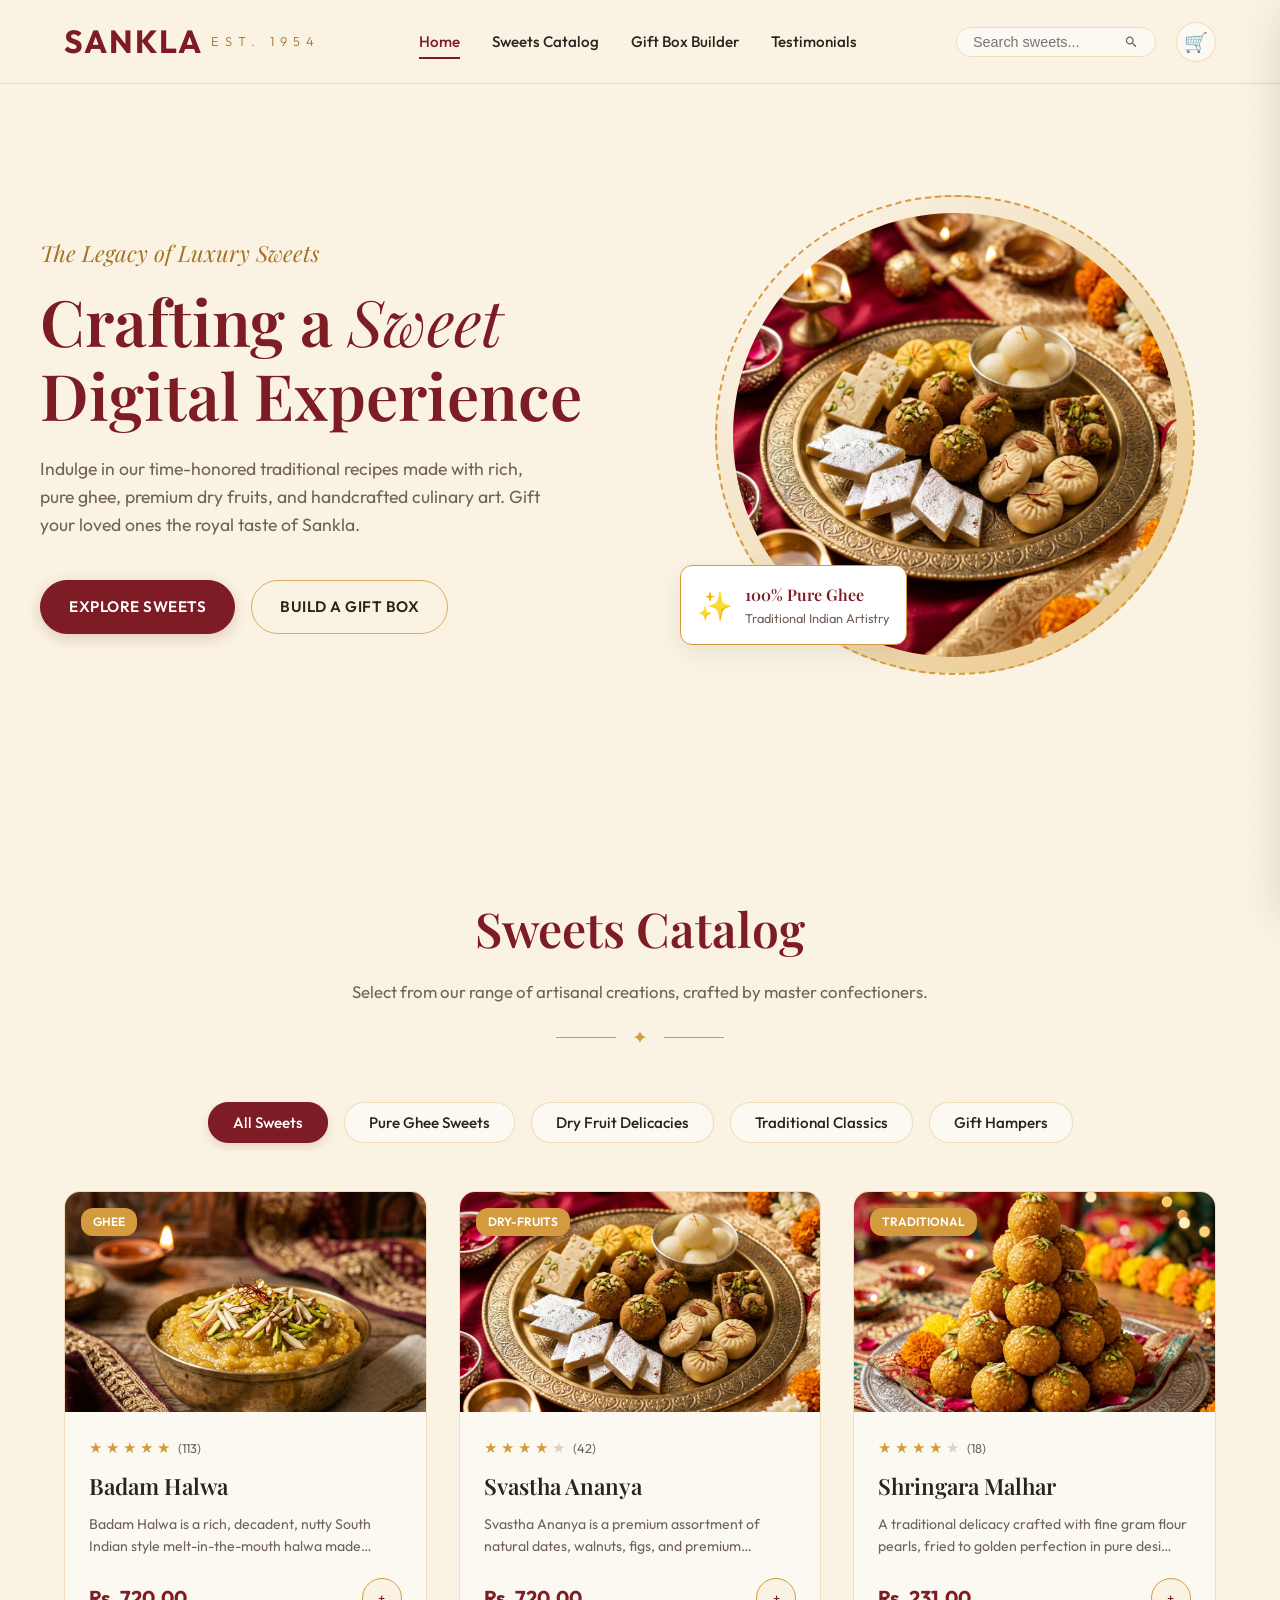
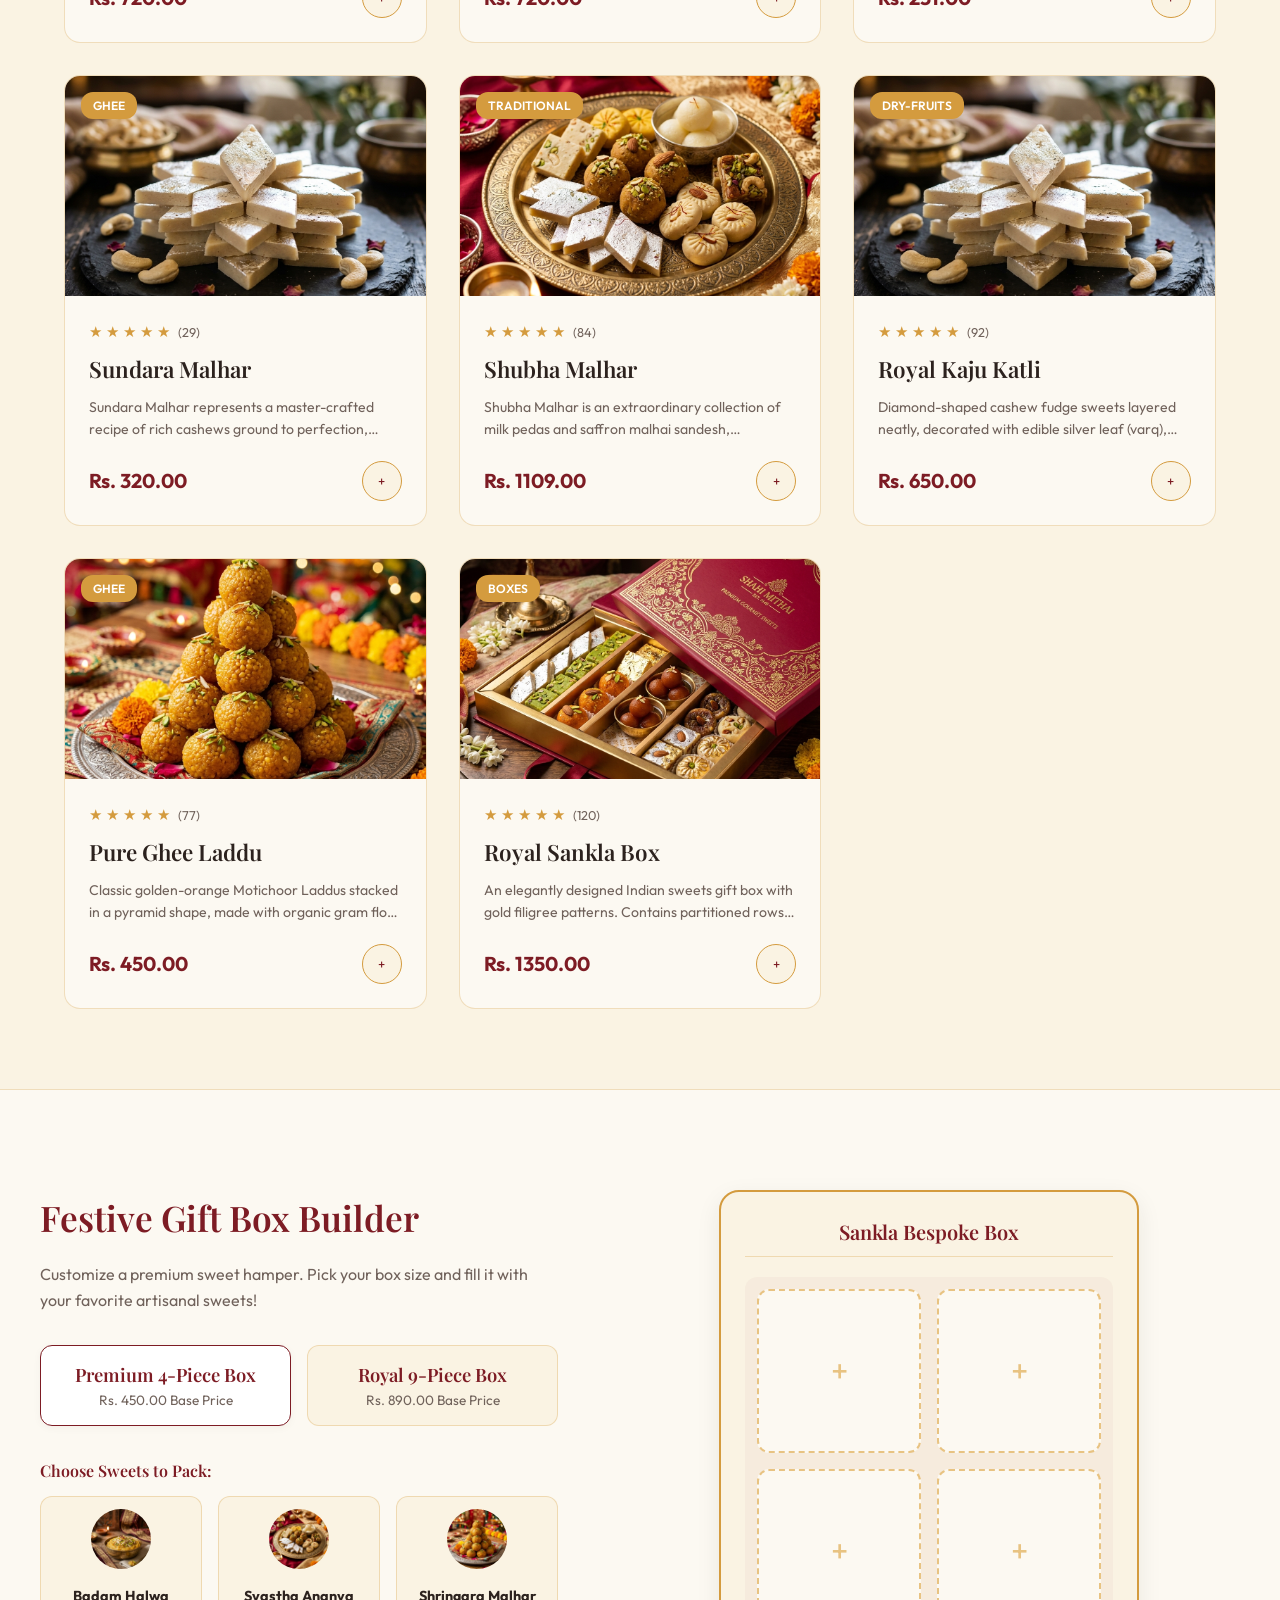
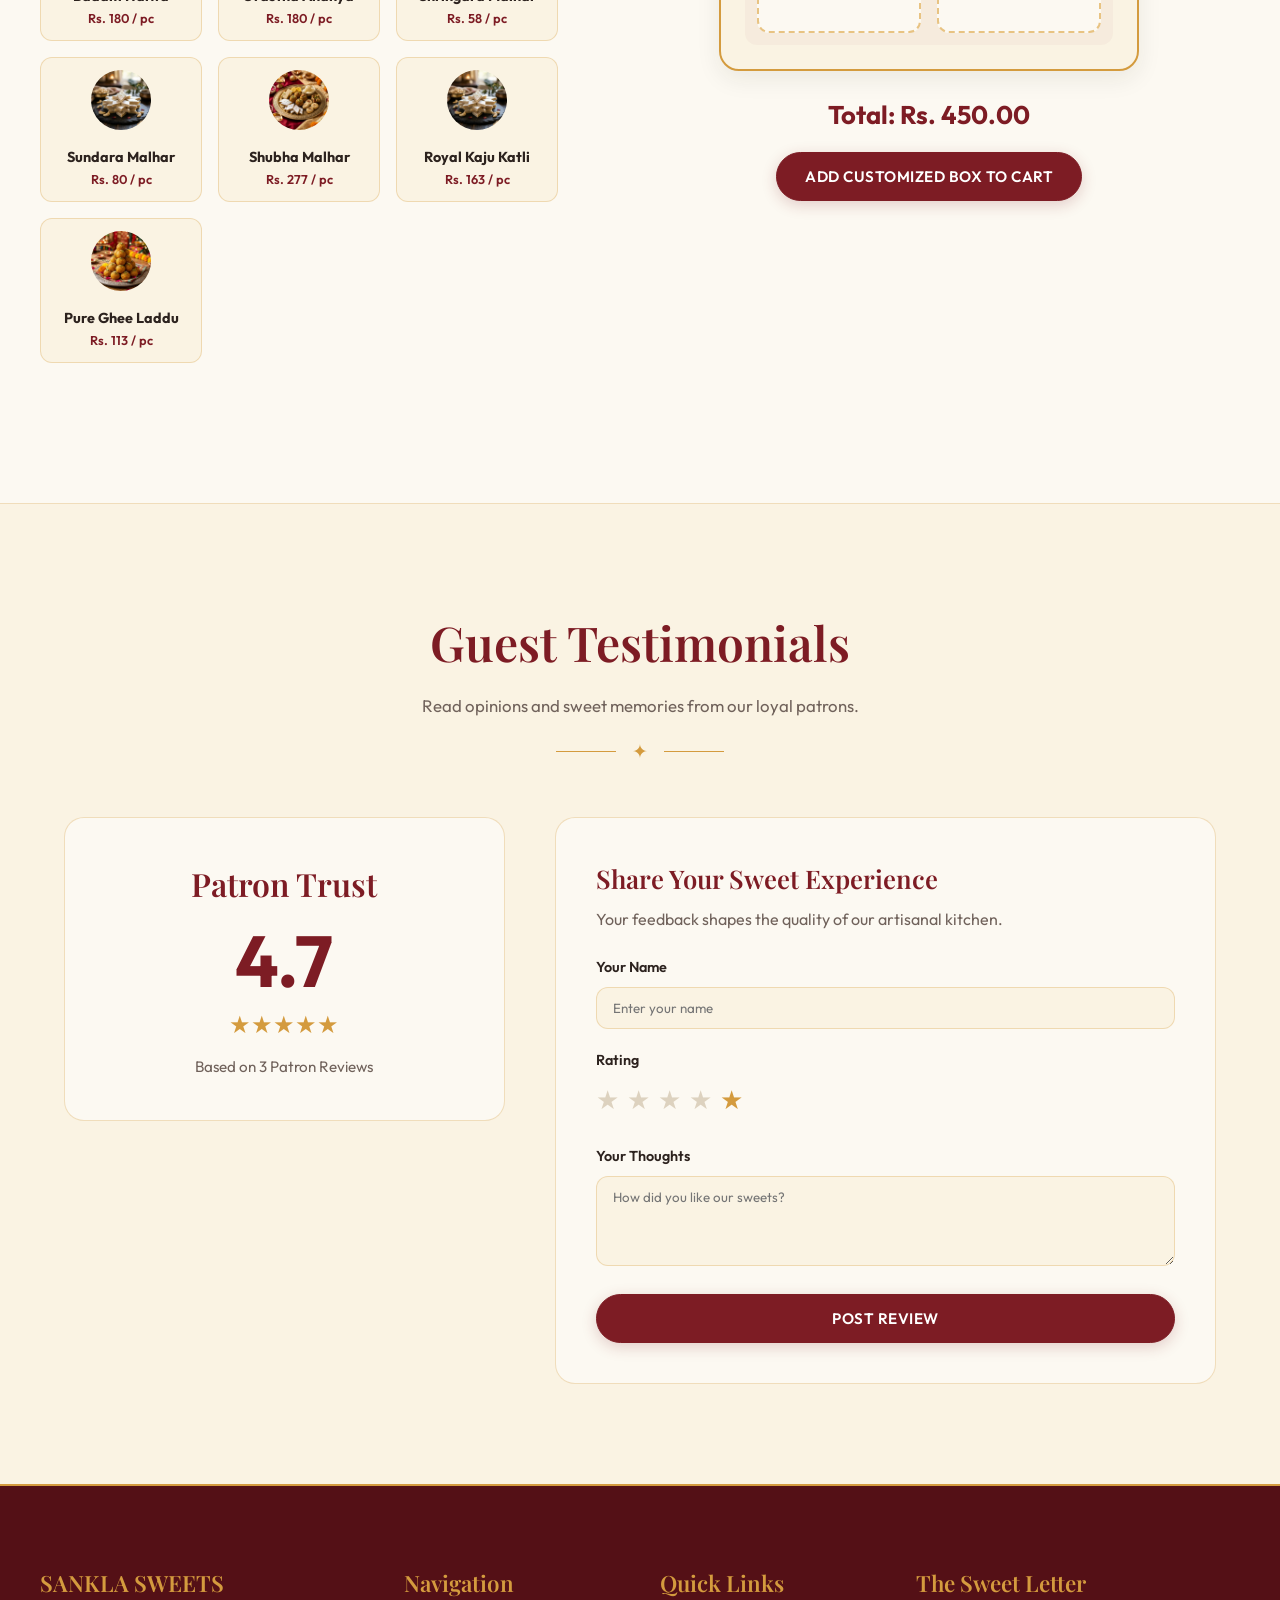
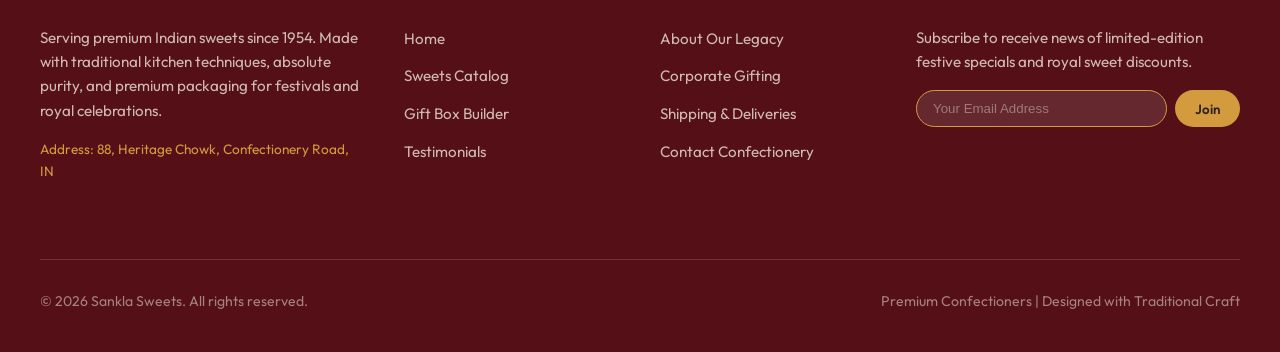
==== index.html @ 59ea3971 "Initial commit of premium Sankla Sweets storefront" ====
<!DOCTYPE html>
<html lang="en">
<head>
  <meta charset="UTF-8">
  <meta name="viewport" content="width=device-width, initial-scale=1.0">
  <title>Sankla | Premium Handcrafted Indian Sweets</title>
  <meta name="description" content="Discover Sankla's exquisite collection of traditional Indian sweets. Handcrafted with premium ingredients, royal recipes, and elegant presentation.">
  <link rel="stylesheet" href="style.css">
</head>
<body>
  
  <div class="bg-pattern"></div>

  <!-- Header Navigation -->
  <header id="main-header">
    <div class="nav-container">
      <a href="#" class="brand-logo" id="nav-brand">
        SANKLA
        <span>Est. 1954</span>
      </a>
      
      <ul class="nav-links">
        <li><a href="#" class="active" data-section="home">Home</a></li>
        <li><a href="#catalog" data-section="catalog">Sweets Catalog</a></li>
        <li><a href="#gift-builder" data-section="builder">Gift Box Builder</a></li>
        <li><a href="#reviews" data-section="reviews">Testimonials</a></li>
      </ul>
      
      <div class="nav-actions">
        <div class="search-bar">
          <input type="text" id="search-input" placeholder="Search sweets...">
          <svg viewBox="0 0 24 24"><path d="M15.5 14h-.79l-.28-.27C15.41 12.59 16 11.11 16 9.5 16 5.91 13.09 3 9.5 3S3 5.91 3 9.5 5.91 16 9.5 16c1.61 0 3.09-.59 4.23-1.57l.27.28v.79l5 4.99L20.49 19l-4.99-5zm-6 0C7.01 14 5 11.99 5 9.5S7.01 5 9.5 5 14 7.01 14 9.5 11.99 14 9.5 14z"/></svg>
        </div>
        
        <button class="btn-icon" id="cart-trigger" aria-label="Open Cart">
          <span>🛒</span>
          <div class="badge" id="cart-badge" style="display: none;">0</div>
        </button>
      </div>
    </div>
  </header>

  <!-- Hero Section -->
  <section class="hero" id="home">
    <div class="hero-container">
      <div class="hero-content">
        <div class="hero-subtitle">The Legacy of Luxury Sweets</div>
        <h1 class="hero-title">Crafting a <span>Sweet</span> Digital Experience</h1>
        <p class="hero-desc">Indulge in our time-honored traditional recipes made with rich, pure ghee, premium dry fruits, and handcrafted culinary art. Gift your loved ones the royal taste of Sankla.</p>
        <div class="hero-btns">
          <a href="#catalog" class="btn btn-primary">Explore Sweets</a>
          <a href="#gift-builder" class="btn btn-secondary">Build a Gift Box</a>
        </div>
      </div>
      
      <div class="hero-showcase">
        <div class="hero-image-wrapper">
          <img src="assets/hero_sweets.png" alt="Sankla Premium Sweet Assortment">
        </div>
        
        <div class="hero-badge">
          <div class="icon">✨</div>
          <div class="text">
            <h4>100% Pure Ghee</h4>
            <p>Traditional Indian Artistry</p>
          </div>
        </div>
      </div>
    </div>
  </section>

  <!-- Catalog Section -->
  <section class="catalog-section" id="catalog">
    <div class="section-header">
      <h2>Sweets Catalog</h2>
      <p>Select from our range of artisanal creations, crafted by master confectioners.</p>
      <div class="ornament-divider">
        <span>✦</span>
      </div>
    </div>

    <!-- Category Filters -->
    <div class="categories-container" id="category-filters">
      <button class="category-tab active" data-category="all">All Sweets</button>
      <button class="category-tab" data-category="ghee">Pure Ghee Sweets</button>
      <button class="category-tab" data-category="dry-fruits">Dry Fruit Delicacies</button>
      <button class="category-tab" data-category="traditional">Traditional Classics</button>
      <button class="category-tab" data-category="boxes">Gift Hampers</button>
    </div>

    <!-- Products Grid -->
    <div class="products-grid" id="products-grid-container">
      <!-- Injected dynamically by app.js -->
    </div>
  </section>

  <!-- Gift Box Builder Section -->
  <section class="builder-section" id="gift-builder">
    <div class="builder-container">
      <div class="builder-settings">
        <h3>Festive Gift Box Builder</h3>
        <p class="subtitle">Customize a premium sweet hamper. Pick your box size and fill it with your favorite artisanal sweets!</p>
        
        <div class="box-size-selectors">
          <button class="size-option active" data-size="4" id="btn-size-4">
            <h4>Premium 4-Piece Box</h4>
            <p>Rs. 450.00 Base Price</p>
          </button>
          <button class="size-option" data-size="9" id="btn-size-9">
            <h4>Royal 9-Piece Box</h4>
            <p>Rs. 890.00 Base Price</p>
          </button>
        </div>

        <div class="builder-sweets-header">
          <h4 style="margin-bottom: 12px; color: var(--primary);">Choose Sweets to Pack:</h4>
        </div>
        <div class="builder-sweets-list" id="builder-sweets-selector">
          <!-- Injected dynamically by app.js -->
        </div>
      </div>

      <div class="builder-visualizer">
        <div class="box-packaging-visual">
          <div class="box-title font-serif">Sankla Bespoke Box</div>
          <div class="box-grid grid-4" id="builder-box-grid">
            <!-- Compartments dynamically built based on size -->
          </div>
        </div>

        <div class="box-summary">
          <div class="box-price-total" id="builder-box-total">Total: Rs. 450.00</div>
          <button class="btn btn-primary" id="btn-add-box-to-cart">Add Customized Box to Cart</button>
        </div>
      </div>
    </div>
  </section>

  <!-- Testimonials & Reviews Section -->
  <section class="customer-reviews-section" id="reviews">
    <div class="section-header">
      <h2>Guest Testimonials</h2>
      <p>Read opinions and sweet memories from our loyal patrons.</p>
      <div class="ornament-divider">
        <span>✦</span>
      </div>
    </div>

    <div class="reviews-container">
      <!-- Ratings breakdown -->
      <div class="reviews-aggregate">
        <h3>Patron Trust</h3>
        <div class="rating-huge" id="aggregate-rating-val">4.8</div>
        <div class="rating-huge-stars" id="aggregate-stars">★★★★★</div>
        <p class="rating-total-count" id="aggregate-total-count">Based on 215 Reviews</p>
      </div>

      <!-- Write a Review & Review list -->
      <div class="reviews-write-box">
        <h4>Share Your Sweet Experience</h4>
        <p>Your feedback shapes the quality of our artisanal kitchen.</p>
        
        <form id="review-form">
          <div class="form-group">
            <label for="review-name">Your Name</label>
            <input type="text" id="review-name" class="form-control" placeholder="Enter your name" required>
          </div>
          
          <div class="form-group">
            <label>Rating</label>
            <div class="star-input" id="review-star-input">
              <span data-star="1">★</span>
              <span data-star="2">★</span>
              <span data-star="3">★</span>
              <span data-star="4">★</span>
              <span data-star="5" class="active">★</span>
            </div>
          </div>
          
          <div class="form-group">
            <label for="review-comment">Your Thoughts</label>
            <textarea id="review-comment" class="form-control" rows="4" placeholder="How did you like our sweets?" required></textarea>
          </div>
          
          <button type="submit" class="btn btn-primary" style="width: 100%;">Post Review</button>
        </form>
      </div>
    </div>
  </section>

  <!-- Product Detail Drawer Modal (Designed similar to Dribbble showcase) -->
  <div class="detail-modal" id="product-detail-modal">
    <div class="detail-backdrop" id="detail-modal-close-trigger"></div>
    <div class="detail-container">
      <button class="btn-close-modal" id="detail-modal-close-btn" aria-label="Close modal">×</button>
      
      <div class="detail-scroll-wrapper">
        <div class="detail-layout">
          
          <!-- Left Pane (Matches image description pane) -->
          <div class="detail-left-pane">
            <div class="detail-breadcrumbs" id="detail-breadcrumbs">Sankla &gt; Sweets &gt; Badam Halwa</div>
            <h2 class="detail-title" id="detail-title">Badam Halwa</h2>
            
            <div class="detail-pricing-box">
              <div class="detail-price" id="detail-price">Rs. 720.00</div>
              <div class="detail-rating-summary">
                <span class="stars" id="detail-rating-stars">★★★★★</span>
                <span class="text" id="detail-rating-text">(4.8 / 5.0 Rating)</span>
              </div>
            </div>

            <!-- Dribbble-style description ornament -->
            <div class="detail-desc-box ornament-border">
              <h4>Description</h4>
              <p class="detail-desc-text" id="detail-desc-content">
                Badam Halwa is a rich, decadent, nutty South Indian style melt-in-the-mouth halwa made mainly with 3 ingredients - blanched almonds, ghee (clarified butter) and sugar. This badam halwa recipe will make for one of the best almond halwas. It will surely remind you of the badam halwa that one gets in the South Indian sweets shops.
              </p>
            </div>

            <!-- Dribbble-style Related products "YOU MAY ALSO LIKE IT" -->
            <div class="related-section">
              <div class="related-header">You May Also Like It</div>
              <div class="related-slider" id="detail-related-container">
                <!-- Related cards injected dynamically -->
              </div>
            </div>
          </div>

          <!-- Right Pane (Image show, purchase actions, and reviews list) -->
          <div class="detail-right-pane">
            <div class="detail-image-showcase">
              <img id="detail-main-img" src="assets/badam_halwa.png" alt="Badam Halwa Detail Image">
            </div>

            <div class="detail-buy-box">
              <div class="qty-selector">
                <span class="qty-label">Quantity:</span>
                <div class="qty-controls">
                  <button class="qty-btn" id="qty-minus">-</button>
                  <div class="qty-value" id="qty-val">1</div>
                  <button class="qty-btn" id="qty-plus">+</button>
                </div>
              </div>
              <button class="btn btn-primary" id="detail-add-to-cart-btn" style="width: 100%;">Add to Shopping Cart</button>
            </div>

            <div class="detail-reviews">
              <div class="detail-reviews-header">
                <h4>Recent Reviews</h4>
              </div>
              <div class="reviews-list-compact" id="detail-reviews-list">
                <!-- Compact reviews list injected dynamically -->
              </div>
            </div>

          </div>
        </div>
      </div>

    </div>
  </div>

  <!-- Cart Drawer Slide-out -->
  <div class="cart-overlay" id="cart-overlay"></div>
  <div class="cart-drawer" id="cart-drawer">
    <div class="cart-header">
      <h3>Your Sweet Order</h3>
      <button id="cart-close-btn" style="font-size: 1.5rem; color: var(--text-dark);">×</button>
    </div>
    
    <div class="cart-items" id="cart-items-container">
      <!-- Cart items injected dynamically -->
    </div>
    
    <div class="cart-footer">
      <div class="cart-summary-row">
        <span>Cart Items:</span>
        <span id="cart-summary-qty">0 items</span>
      </div>
      <div class="cart-summary-row total">
        <span>Order Total:</span>
        <span id="cart-summary-total">Rs. 0.00</span>
      </div>
      <button class="btn btn-primary" id="btn-checkout" style="width: 100%;">Confirm and Place Order</button>
    </div>
  </div>

  <!-- Toast Notification System -->
  <div class="toast-container" id="toast-container"></div>

  <!-- Checkout Success Splash Screen -->
  <div class="checkout-overlay" id="checkout-overlay">
    <div class="checkout-success-box">
      <h2>Order Confirmed!</h2>
      <p>Thank you for choosing Sankla Sweets. We are hand-packing your delicious selections now, freshly made with pure ghee and festive love. Your delivery details will arrive via email shortly.</p>
      <button class="btn btn-secondary" id="checkout-success-close-btn" style="background-color: var(--accent); color: var(--text-dark); border: none;">Shop More Sweets</button>
    </div>
  </div>

  <!-- Footer -->
  <footer>
    <div class="footer-container">
      <div class="footer-col">
        <h4 class="font-serif">SANKLA SWEETS</h4>
        <p>Serving premium Indian sweets since 1954. Made with traditional kitchen techniques, absolute purity, and premium packaging for festivals and royal celebrations.</p>
        <p style="font-size: 0.85rem; color: var(--accent);">Address: 88, Heritage Chowk, Confectionery Road, IN</p>
      </div>
      
      <div class="footer-col">
        <h4>Navigation</h4>
        <ul class="footer-links">
          <li><a href="#home">Home</a></li>
          <li><a href="#catalog">Sweets Catalog</a></li>
          <li><a href="#gift-builder">Gift Box Builder</a></li>
          <li><a href="#reviews">Testimonials</a></li>
        </ul>
      </div>

      <div class="footer-col">
        <h4>Quick Links</h4>
        <ul class="footer-links">
          <li><a href="#">About Our Legacy</a></li>
          <li><a href="#">Corporate Gifting</a></li>
          <li><a href="#">Shipping & Deliveries</a></li>
          <li><a href="#">Contact Confectionery</a></li>
        </ul>
      </div>

      <div class="footer-col">
        <h4>The Sweet Letter</h4>
        <p>Subscribe to receive news of limited-edition festive specials and royal sweet discounts.</p>
        <form class="newsletter-form" id="newsletter-form">
          <input type="email" placeholder="Your Email Address" required>
          <button type="submit">Join</button>
        </form>
      </div>
    </div>
    
    <div class="footer-bottom">
      <p>&copy; 2026 Sankla Sweets. All rights reserved.</p>
      <p>Premium Confectioners | Designed with Traditional Craft</p>
    </div>
  </footer>

  <script src="app.js"></script>
</body>
</html>
---- style.css ----
@import url('https://fonts.googleapis.com/css2?family=Outfit:wght@300;400;500;600;700&family=Playfair+Display:ital,wght@0,400;0,600;0,700;1,400&display=swap');

:root {
  --primary: #7D1C24;
  --primary-light: #9E2E38;
  --primary-dark: #541016;
  --accent: #D49B3E;
  --accent-light: #E8C382;
  --accent-dark: #A47225;
  --bg-cream: #FAF3E3;
  --bg-paper: #FCF9F2;
  --bg-white: #FFFFFF;
  --text-dark: #2C221E;
  --text-muted: #70625B;
  --text-light: #FAF3E3;
  
  --border-gold: rgba(212, 155, 62, 0.3);
  --border-gold-solid: rgba(212, 155, 62, 0.8);
  --border-crimson: rgba(125, 28, 36, 0.15);
  
  --shadow-sm: 0 2px 8px rgba(44, 34, 30, 0.04);
  --shadow-md: 0 8px 24px rgba(44, 34, 30, 0.08);
  --shadow-lg: 0 16px 40px rgba(44, 34, 30, 0.15);
  
  --transition-smooth: all 0.4s cubic-bezier(0.16, 1, 0.3, 1);
  --transition-fast: all 0.2s ease-out;
}

/* Base Styles */
* {
  box-sizing: border-box;
  margin: 0;
  padding: 0;
}

body {
  font-family: 'Outfit', sans-serif;
  background-color: var(--bg-cream);
  color: var(--text-dark);
  line-height: 1.6;
  overflow-x: hidden;
}

h1, h2, h3, h4, .font-serif {
  font-family: 'Playfair Display', serif;
  font-weight: 600;
}

a {
  text-decoration: none;
  color: inherit;
  transition: var(--transition-fast);
}

button {
  font-family: 'Outfit', sans-serif;
  cursor: pointer;
  border: none;
  background: none;
  outline: none;
  transition: var(--transition-smooth);
}

/* Custom Scrollbar */
::-webkit-scrollbar {
  width: 8px;
  height: 8px;
}

::-webkit-scrollbar-track {
  background: var(--bg-cream);
}

::-webkit-scrollbar-thumb {
  background: var(--accent);
  border-radius: 4px;
}

::-webkit-scrollbar-thumb:hover {
  background: var(--primary);
}

/* Elegant Page Background Pattern */
.bg-pattern {
  position: absolute;
  top: 0;
  left: 0;
  width: 100%;
  height: 100%;
  opacity: 0.02;
  pointer-events: none;
  background-image: radial-gradient(var(--accent) 1px, transparent 0),
                    radial-gradient(var(--accent) 1px, transparent 0);
  background-size: 24px 24px;
  background-position: 0 0, 12px 12px;
  z-index: 0;
}

/* Traditional Double Border Ornament */
.ornament-border {
  border: 1px solid var(--accent);
  position: relative;
  padding: 8px;
  margin: 8px;
}
.ornament-border::before {
  content: '';
  position: absolute;
  top: 3px;
  left: 3px;
  right: 3px;
  bottom: 3px;
  border: 1px solid var(--accent);
  opacity: 0.4;
  pointer-events: none;
}

/* Header & Navigation */
header {
  position: fixed;
  top: 0;
  left: 0;
  width: 100%;
  z-index: 100;
  background-color: rgba(250, 243, 227, 0.9);
  backdrop-filter: blur(10px);
  border-bottom: 1px solid var(--border-gold);
  transition: var(--transition-smooth);
}

header.scrolled {
  padding: 8px 0;
  box-shadow: var(--shadow-sm);
  background-color: rgba(250, 243, 227, 0.95);
}

.nav-container {
  max-width: 1200px;
  margin: 0 auto;
  padding: 16px 24px;
  display: flex;
  justify-content: space-between;
  align-items: center;
}

.brand-logo {
  font-size: 2rem;
  letter-spacing: 2px;
  font-weight: 700;
  color: var(--primary);
  display: flex;
  align-items: center;
  gap: 8px;
}

.brand-logo span {
  font-size: 0.8rem;
  letter-spacing: 6px;
  display: block;
  font-family: 'Outfit', sans-serif;
  font-weight: 300;
  color: var(--accent-dark);
  text-transform: uppercase;
}

.nav-links {
  display: flex;
  gap: 32px;
  list-style: none;
}

.nav-links a {
  font-size: 0.95rem;
  font-weight: 500;
  color: var(--text-dark);
  position: relative;
  padding: 8px 0;
}

.nav-links a::after {
  content: '';
  position: absolute;
  bottom: 0;
  left: 0;
  width: 0;
  height: 2px;
  background-color: var(--primary);
  transition: var(--transition-smooth);
}

.nav-links a:hover, .nav-links a.active {
  color: var(--primary);
}

.nav-links a:hover::after, .nav-links a.active::after {
  width: 100%;
}

.nav-actions {
  display: flex;
  align-items: center;
  gap: 20px;
}

.search-bar {
  display: flex;
  align-items: center;
  background-color: var(--bg-paper);
  border: 1px solid var(--border-gold);
  border-radius: 20px;
  padding: 6px 16px;
  width: 200px;
  transition: var(--transition-smooth);
}

.search-bar:focus-within {
  width: 280px;
  border-color: var(--primary);
}

.search-bar input {
  border: none;
  background: none;
  outline: none;
  color: var(--text-dark);
  font-size: 0.9rem;
  width: 100%;
}

.search-bar svg {
  fill: var(--text-muted);
  width: 16px;
  height: 16px;
}

.btn-icon {
  position: relative;
  width: 40px;
  height: 40px;
  border-radius: 50%;
  background-color: var(--bg-paper);
  border: 1px solid var(--border-gold);
  display: flex;
  justify-content: center;
  align-items: center;
  color: var(--text-dark);
  font-size: 1.2rem;
}

.btn-icon:hover {
  background-color: var(--primary);
  color: var(--bg-white);
  border-color: var(--primary);
}

.badge {
  position: absolute;
  top: -4px;
  right: -4px;
  background-color: var(--primary);
  color: var(--bg-white);
  font-size: 0.75rem;
  font-weight: 700;
  width: 20px;
  height: 20px;
  border-radius: 50%;
  display: flex;
  justify-content: center;
  align-items: center;
  border: 2px solid var(--bg-cream);
  animation: popIn 0.3s cubic-bezier(0.175, 0.885, 0.32, 1.275);
}

/* Hero Section */
.hero {
  min-height: 90vh;
  display: flex;
  align-items: center;
  padding: 120px 24px 60px;
  position: relative;
  z-index: 1;
}

.hero-container {
  max-width: 1200px;
  margin: 0 auto;
  display: grid;
  grid-template-columns: 1fr 1fr;
  gap: 60px;
  align-items: center;
}

.hero-content {
  opacity: 0;
  transform: translateY(30px);
  animation: fadeInUp 0.8s forwards 0.2s;
}

.hero-subtitle {
  font-family: 'Playfair Display', serif;
  font-style: italic;
  font-size: 1.4rem;
  color: var(--accent-dark);
  margin-bottom: 12px;
}

.hero-title {
  font-size: 4rem;
  line-height: 1.15;
  color: var(--primary);
  margin-bottom: 24px;
}

.hero-title span {
  font-weight: 400;
  font-style: italic;
}

.hero-desc {
  font-size: 1.1rem;
  color: var(--text-muted);
  margin-bottom: 40px;
  max-width: 500px;
}

.hero-btns {
  display: flex;
  gap: 16px;
}

.btn {
  padding: 14px 28px;
  border-radius: 30px;
  font-weight: 600;
  font-size: 0.95rem;
  letter-spacing: 0.5px;
  text-transform: uppercase;
}

.btn-primary {
  background-color: var(--primary);
  color: var(--bg-white);
  border: 1px solid var(--primary);
  box-shadow: 0 4px 15px rgba(125, 28, 36, 0.2);
}

.btn-primary:hover {
  background-color: var(--primary-light);
  transform: translateY(-2px);
  box-shadow: 0 6px 20px rgba(125, 28, 36, 0.3);
}

.btn-secondary {
  border: 1px solid var(--border-gold-solid);
  color: var(--text-dark);
}

.btn-secondary:hover {
  background-color: var(--accent);
  color: var(--bg-white);
  border-color: var(--accent);
  transform: translateY(-2px);
}

.hero-showcase {
  position: relative;
  display: flex;
  justify-content: center;
  align-items: center;
  opacity: 0;
  transform: scale(0.95);
  animation: scaleIn 1s forwards 0.4s;
}

.hero-image-wrapper {
  position: relative;
  width: 480px;
  height: 480px;
  border-radius: 50%;
  background: linear-gradient(135deg, var(--bg-paper), var(--accent-light));
  padding: 16px;
  border: 2px dashed var(--accent);
  display: flex;
  justify-content: center;
  align-items: center;
  animation: rotateBorder 40s linear infinite;
}

.hero-image-wrapper img {
  width: 100%;
  height: 100%;
  object-fit: cover;
  border-radius: 50%;
  animation: rotateBorder 40s linear infinite reverse;
}

.hero-badge {
  position: absolute;
  bottom: 30px;
  left: 10px;
  background-color: var(--bg-white);
  border: 1px solid var(--accent);
  border-radius: 12px;
  padding: 16px;
  display: flex;
  align-items: center;
  gap: 12px;
  box-shadow: var(--shadow-md);
  z-index: 10;
  animation: bounceSlow 4s infinite ease-in-out;
}

.hero-badge .icon {
  font-size: 1.8rem;
}

.hero-badge .text h4 {
  font-size: 1rem;
  color: var(--primary);
}

.hero-badge .text p {
  font-size: 0.8rem;
  color: var(--text-muted);
}

/* Category Filter Section */
.catalog-section {
  max-width: 1200px;
  margin: 80px auto;
  padding: 0 24px;
}

.section-header {
  text-align: center;
  margin-bottom: 50px;
  position: relative;
}

.section-header h2 {
  font-size: 3rem;
  color: var(--primary);
  margin-bottom: 12px;
}

.section-header p {
  font-size: 1.05rem;
  color: var(--text-muted);
  max-width: 600px;
  margin: 0 auto;
}

.ornament-divider {
  display: flex;
  align-items: center;
  justify-content: center;
  gap: 16px;
  margin-top: 16px;
}

.ornament-divider::before, .ornament-divider::after {
  content: '';
  height: 1px;
  width: 60px;
  background-color: var(--accent);
}

.ornament-divider span {
  color: var(--accent);
  font-size: 1.2rem;
}

.categories-container {
  display: flex;
  justify-content: center;
  gap: 16px;
  margin-bottom: 40px;
  overflow-x: auto;
  padding-bottom: 8px;
}

.category-tab {
  padding: 10px 24px;
  border-radius: 20px;
  background-color: var(--bg-paper);
  border: 1px solid var(--border-gold);
  color: var(--text-dark);
  font-weight: 500;
  font-size: 0.95rem;
  white-space: nowrap;
}

.category-tab.active, .category-tab:hover {
  background-color: var(--primary);
  color: var(--bg-white);
  border-color: var(--primary);
  box-shadow: 0 4px 10px rgba(125, 28, 36, 0.15);
}

/* Product Cards Grid */
.products-grid {
  display: grid;
  grid-template-columns: repeat(auto-fill, minmax(270px, 1fr));
  gap: 32px;
}

.product-card {
  background-color: var(--bg-paper);
  border: 1px solid var(--border-gold);
  border-radius: 16px;
  overflow: hidden;
  transition: var(--transition-smooth);
  position: relative;
  display: flex;
  flex-direction: column;
}

.product-card:hover {
  transform: translateY(-8px);
  box-shadow: var(--shadow-md);
  border-color: var(--accent);
}

.product-img-container {
  height: 220px;
  overflow: hidden;
  position: relative;
  background-color: rgba(212, 155, 62, 0.05);
}

.product-img-container img {
  width: 100%;
  height: 100%;
  object-fit: cover;
  transition: var(--transition-smooth);
}

.product-card:hover .product-img-container img {
  transform: scale(1.08);
}

.product-badge {
  position: absolute;
  top: 16px;
  left: 16px;
  background-color: var(--accent);
  color: var(--bg-white);
  font-size: 0.75rem;
  font-weight: 600;
  padding: 4px 12px;
  border-radius: 12px;
  text-transform: uppercase;
}

.product-body {
  padding: 24px;
  display: flex;
  flex-direction: column;
  flex-grow: 1;
}

.product-rating {
  display: flex;
  align-items: center;
  gap: 4px;
  margin-bottom: 8px;
}

.star {
  color: var(--accent);
  font-size: 0.95rem;
}

.star-empty {
  color: #DDD2BF;
}

.rating-count {
  font-size: 0.8rem;
  color: var(--text-muted);
  margin-left: 4px;
}

.product-title {
  font-size: 1.4rem;
  color: var(--text-dark);
  margin-bottom: 8px;
  cursor: pointer;
}

.product-title:hover {
  color: var(--primary);
}

.product-desc {
  font-size: 0.88rem;
  color: var(--text-muted);
  margin-bottom: 20px;
  display: -webkit-box;
  -webkit-line-clamp: 2;
  -webkit-box-orient: vertical;
  overflow: hidden;
  text-overflow: ellipsis;
  flex-grow: 1;
}

.product-footer {
  display: flex;
  justify-content: space-between;
  align-items: center;
  margin-top: auto;
}

.product-price {
  font-size: 1.25rem;
  font-weight: 700;
  color: var(--primary);
}

.btn-add-cart {
  width: 40px;
  height: 40px;
  border-radius: 50%;
  background-color: var(--bg-cream);
  border: 1px solid var(--accent);
  color: var(--primary);
  display: flex;
  justify-content: center;
  align-items: center;
}

.btn-add-cart:hover {
  background-color: var(--primary);
  color: var(--bg-white);
  border-color: var(--primary);
  transform: rotate(90deg);
}

/* Custom Gift Box Builder Section */
.builder-section {
  background-color: var(--bg-paper);
  border-top: 1px solid var(--border-gold);
  border-bottom: 1px solid var(--border-gold);
  padding: 100px 24px;
  position: relative;
}

.builder-container {
  max-width: 1200px;
  margin: 0 auto;
  display: grid;
  grid-template-columns: 1fr 1.2fr;
  gap: 60px;
  align-items: start;
}

.builder-settings h3 {
  font-size: 2.2rem;
  color: var(--primary);
  margin-bottom: 16px;
}

.builder-settings .subtitle {
  color: var(--text-muted);
  margin-bottom: 32px;
}

.box-size-selectors {
  display: flex;
  gap: 16px;
  margin-bottom: 32px;
}

.size-option {
  flex: 1;
  background-color: var(--bg-cream);
  border: 1px solid var(--border-gold);
  border-radius: 12px;
  padding: 16px;
  text-align: center;
}

.size-option.active {
  border-color: var(--primary);
  background-color: var(--bg-white);
  box-shadow: var(--shadow-sm);
}

.size-option h4 {
  font-size: 1.15rem;
  color: var(--primary);
  margin-bottom: 4px;
}

.size-option p {
  font-size: 0.85rem;
  color: var(--text-muted);
}

.builder-sweets-list {
  display: grid;
  grid-template-columns: repeat(auto-fill, minmax(130px, 1fr));
  gap: 16px;
  margin-bottom: 40px;
}

.builder-sweet-item {
  background-color: var(--bg-cream);
  border: 1px solid var(--border-gold);
  border-radius: 12px;
  padding: 12px;
  text-align: center;
  cursor: pointer;
  transition: var(--transition-fast);
}

.builder-sweet-item:hover {
  border-color: var(--accent);
  background-color: var(--bg-white);
}

.builder-sweet-item img {
  width: 60px;
  height: 60px;
  object-fit: cover;
  border-radius: 50%;
  margin-bottom: 8px;
}

.builder-sweet-item h5 {
  font-size: 0.9rem;
  color: var(--text-dark);
}

.builder-sweet-item p {
  font-size: 0.8rem;
  color: var(--primary);
  font-weight: 600;
}

.builder-visualizer {
  display: flex;
  flex-direction: column;
  align-items: center;
}

.box-packaging-visual {
  width: 100%;
  max-width: 420px;
  background: var(--bg-cream);
  border: 2px solid var(--accent);
  border-radius: 20px;
  padding: 24px;
  box-shadow: var(--shadow-md);
  position: relative;
}

.box-title {
  text-align: center;
  font-size: 1.25rem;
  color: var(--primary);
  margin-bottom: 20px;
  border-bottom: 1px solid var(--border-gold);
  padding-bottom: 8px;
}

.box-grid {
  display: grid;
  gap: 16px;
  aspect-ratio: 1;
  background-color: rgba(125, 28, 36, 0.03);
  padding: 12px;
  border-radius: 12px;
}

.box-grid.grid-4 {
  grid-template-columns: repeat(2, 1fr);
  grid-template-rows: repeat(2, 1fr);
}

.box-grid.grid-9 {
  grid-template-columns: repeat(3, 1fr);
  grid-template-rows: repeat(3, 1fr);
}

.box-compartment {
  border: 2px dashed var(--accent-light);
  border-radius: 12px;
  background-color: var(--bg-paper);
  display: flex;
  flex-direction: column;
  justify-content: center;
  align-items: center;
  position: relative;
  overflow: hidden;
  transition: var(--transition-smooth);
}

.box-compartment.filled {
  border: 1px solid var(--border-gold);
  background-color: var(--bg-white);
}

.box-compartment .compartment-empty {
  font-size: 2rem;
  color: var(--accent-light);
}

.box-compartment img {
  width: 80%;
  height: 60%;
  object-fit: cover;
  border-radius: 50%;
  margin-bottom: 4px;
  animation: popIn 0.4s cubic-bezier(0.175, 0.885, 0.32, 1.275);
}

.box-compartment .item-name {
  font-size: 0.75rem;
  font-weight: 500;
  text-align: center;
  color: var(--text-dark);
}

.box-compartment .remove-item {
  position: absolute;
  top: 4px;
  right: 4px;
  background: var(--primary);
  color: var(--bg-white);
  border-radius: 50%;
  width: 18px;
  height: 18px;
  font-size: 0.65rem;
  display: flex;
  justify-content: center;
  align-items: center;
  opacity: 0;
  transition: var(--transition-fast);
}

.box-compartment:hover .remove-item {
  opacity: 1;
}

.box-summary {
  width: 100%;
  max-width: 420px;
  margin-top: 24px;
  text-align: center;
}

.box-price-total {
  font-size: 1.6rem;
  color: var(--primary);
  font-weight: 700;
  margin-bottom: 16px;
}

/* Detailed Product View (Matches Screenshot Page Design) */
.detail-modal {
  position: fixed;
  top: 0;
  left: 0;
  width: 100%;
  height: 100%;
  z-index: 1000;
  opacity: 0;
  pointer-events: none;
  transition: opacity 0.4s ease;
  display: flex;
  justify-content: center;
  align-items: center;
}

.detail-modal.active {
  opacity: 1;
  pointer-events: all;
}

.detail-backdrop {
  position: absolute;
  top: 0;
  left: 0;
  width: 100%;
  height: 100%;
  background-color: rgba(44, 34, 30, 0.6);
  backdrop-filter: blur(8px);
}

.detail-container {
  width: 92%;
  max-width: 1100px;
  height: 85vh;
  background-color: var(--bg-cream);
  border: 1px solid var(--accent);
  border-radius: 24px;
  z-index: 10;
  position: relative;
  box-shadow: var(--shadow-lg);
  overflow: hidden;
  transform: translateY(40px);
  transition: transform 0.5s cubic-bezier(0.16, 1, 0.3, 1);
  display: flex;
  flex-direction: column;
}

.detail-modal.active .detail-container {
  transform: translateY(0);
}

.btn-close-modal {
  position: absolute;
  top: 20px;
  right: 24px;
  width: 40px;
  height: 40px;
  border-radius: 50%;
  background-color: var(--bg-paper);
  border: 1px solid var(--border-gold);
  display: flex;
  justify-content: center;
  align-items: center;
  z-index: 20;
  font-size: 1.2rem;
  color: var(--text-dark);
}

.btn-close-modal:hover {
  background-color: var(--primary);
  color: var(--bg-white);
  border-color: var(--primary);
}

.detail-scroll-wrapper {
  overflow-y: auto;
  flex-grow: 1;
  padding: 40px;
}

/* Page Book/Spread Layout matching screenshot */
.detail-layout {
  display: grid;
  grid-template-columns: 1.1fr 0.9fr;
  gap: 50px;
  align-items: start;
}

.detail-left-pane {
  display: flex;
  flex-direction: column;
}

.detail-breadcrumbs {
  font-size: 0.85rem;
  letter-spacing: 1px;
  text-transform: uppercase;
  color: var(--accent-dark);
  margin-bottom: 24px;
}

.detail-title {
  font-size: 3.5rem;
  color: var(--primary);
  line-height: 1.1;
  margin-bottom: 16px;
}

.detail-pricing-box {
  display: flex;
  align-items: center;
  gap: 24px;
  margin-bottom: 32px;
}

.detail-price {
  font-size: 2rem;
  font-weight: 700;
  color: var(--primary);
}

.detail-rating-summary {
  display: flex;
  align-items: center;
  gap: 8px;
}

.detail-rating-summary .stars {
  color: var(--accent);
}

.detail-rating-summary .text {
  font-size: 0.9rem;
  color: var(--text-muted);
}

.detail-desc-box {
  border-top: 1px solid var(--border-gold);
  border-bottom: 1px solid var(--border-gold);
  padding: 30px 0;
  margin-bottom: 40px;
  position: relative;
}

.detail-desc-box h4 {
  font-size: 1.4rem;
  color: var(--accent-dark);
  margin-bottom: 12px;
  text-align: center;
  letter-spacing: 2px;
  text-transform: uppercase;
}

.detail-desc-text {
  font-size: 1.05rem;
  line-height: 1.75;
  color: var(--text-muted);
  text-align: justify;
  font-family: 'Outfit', sans-serif;
  font-weight: 300;
}

/* Related Products Horizontal Scroll - from screenshot */
.related-section {
  margin-top: 20px;
}

.related-header {
  font-size: 0.9rem;
  letter-spacing: 2px;
  text-transform: uppercase;
  color: var(--text-muted);
  margin-bottom: 20px;
  border-bottom: 1px solid var(--border-gold);
  padding-bottom: 8px;
}

.related-slider {
  display: flex;
  gap: 20px;
  overflow-x: auto;
  padding-bottom: 16px;
}

.related-card {
  min-width: 140px;
  flex: 0 0 140px;
  background-color: var(--bg-paper);
  border: 1px solid var(--border-gold);
  border-radius: 12px;
  padding: 12px;
  text-align: center;
  transition: var(--transition-fast);
}

.related-card:hover {
  border-color: var(--accent);
  transform: translateY(-4px);
}

.related-card img {
  width: 70px;
  height: 70px;
  object-fit: cover;
  border-radius: 50%;
  margin-bottom: 8px;
}

.related-card h5 {
  font-size: 0.85rem;
  font-weight: 600;
  color: var(--text-dark);
  white-space: nowrap;
  overflow: hidden;
  text-overflow: ellipsis;
}

.related-card p {
  font-size: 0.8rem;
  color: var(--primary);
  font-weight: 700;
}

.detail-right-pane {
  display: flex;
  flex-direction: column;
  gap: 32px;
}

.detail-image-showcase {
  background-color: var(--bg-paper);
  border: 1px solid var(--border-gold);
  border-radius: 20px;
  padding: 24px;
  display: flex;
  justify-content: center;
  align-items: center;
  aspect-ratio: 1.1;
  overflow: hidden;
  position: relative;
}

.detail-image-showcase img {
  width: 90%;
  height: 90%;
  object-fit: cover;
  border-radius: 50%;
  box-shadow: var(--shadow-md);
}

.detail-buy-box {
  background-color: var(--bg-paper);
  border: 1px solid var(--border-gold);
  border-radius: 16px;
  padding: 24px;
}

.qty-selector {
  display: flex;
  align-items: center;
  gap: 16px;
  margin-bottom: 24px;
}

.qty-label {
  font-size: 0.95rem;
  font-weight: 600;
}

.qty-controls {
  display: flex;
  align-items: center;
  border: 1px solid var(--border-gold);
  border-radius: 20px;
  background-color: var(--bg-cream);
  overflow: hidden;
}

.qty-btn {
  width: 36px;
  height: 36px;
  display: flex;
  justify-content: center;
  align-items: center;
  font-weight: 700;
  font-size: 1rem;
}

.qty-btn:hover {
  background-color: var(--primary);
  color: var(--bg-white);
}

.qty-value {
  width: 40px;
  text-align: center;
  font-weight: 600;
}

/* Reviews and Ratings Detail Part */
.detail-reviews {
  border-top: 1px solid var(--border-gold);
  padding-top: 24px;
}

.detail-reviews-header {
  display: flex;
  justify-content: space-between;
  align-items: center;
  margin-bottom: 20px;
}

.detail-reviews-header h4 {
  font-size: 1.25rem;
  color: var(--primary);
}

.reviews-list-compact {
  display: flex;
  flex-direction: column;
  gap: 16px;
  max-height: 200px;
  overflow-y: auto;
  padding-right: 8px;
}

.review-item-compact {
  background-color: var(--bg-cream);
  padding: 12px;
  border-radius: 12px;
  border: 1px solid var(--border-crimson);
}

.review-item-compact .header {
  display: flex;
  justify-content: space-between;
  margin-bottom: 6px;
  font-size: 0.85rem;
}

.review-item-compact .name {
  font-weight: 600;
}

.review-item-compact .body {
  font-size: 0.85rem;
  color: var(--text-muted);
}

/* Reviews Submission Section */
.customer-reviews-section {
  max-width: 1200px;
  margin: 100px auto;
  padding: 0 24px;
}

.reviews-container {
  display: grid;
  grid-template-columns: 0.8fr 1.2fr;
  gap: 50px;
  align-items: start;
}

.reviews-aggregate {
  background-color: var(--bg-paper);
  border: 1px solid var(--border-gold);
  border-radius: 20px;
  padding: 40px;
  text-align: center;
}

.reviews-aggregate h3 {
  font-size: 2rem;
  color: var(--primary);
  margin-bottom: 16px;
}

.rating-huge {
  font-size: 4.5rem;
  font-weight: 700;
  color: var(--primary);
  line-height: 1;
  margin-bottom: 8px;
}

.rating-huge-stars {
  color: var(--accent);
  font-size: 1.5rem;
  margin-bottom: 12px;
}

.rating-total-count {
  font-size: 0.95rem;
  color: var(--text-muted);
}

.reviews-write-box {
  background-color: var(--bg-paper);
  border: 1px solid var(--border-gold);
  border-radius: 20px;
  padding: 40px;
}

.reviews-write-box h4 {
  font-size: 1.6rem;
  color: var(--primary);
  margin-bottom: 8px;
}

.reviews-write-box p {
  color: var(--text-muted);
  margin-bottom: 24px;
}

.form-group {
  margin-bottom: 20px;
}

.form-group label {
  display: block;
  font-size: 0.9rem;
  font-weight: 600;
  margin-bottom: 8px;
  color: var(--text-dark);
}

.form-control {
  width: 100%;
  background-color: var(--bg-cream);
  border: 1px solid var(--border-gold);
  border-radius: 12px;
  padding: 12px 16px;
  font-family: 'Outfit', sans-serif;
  color: var(--text-dark);
  outline: none;
}

.form-control:focus {
  border-color: var(--primary);
}

.star-input {
  display: flex;
  gap: 8px;
  font-size: 1.6rem;
  color: #DDD2BF;
  cursor: pointer;
  margin-bottom: 24px;
}

.star-input span:hover, .star-input span.active {
  color: var(--accent);
}

/* Cart Drawer Section */
.cart-drawer {
  position: fixed;
  top: 0;
  right: 0;
  width: 420px;
  height: 100%;
  background-color: var(--bg-cream);
  border-left: 1px solid var(--border-gold);
  box-shadow: var(--shadow-lg);
  z-index: 1100;
  transform: translateX(100%);
  transition: var(--transition-smooth);
  display: flex;
  flex-direction: column;
}

.cart-drawer.active {
  transform: translateX(0);
}

.cart-overlay {
  position: fixed;
  top: 0;
  left: 0;
  width: 100%;
  height: 100%;
  background-color: rgba(44, 34, 30, 0.4);
  backdrop-filter: blur(4px);
  z-index: 1050;
  opacity: 0;
  pointer-events: none;
  transition: opacity 0.4s ease;
}

.cart-overlay.active {
  opacity: 1;
  pointer-events: all;
}

.cart-header {
  padding: 24px;
  border-bottom: 1px solid var(--border-gold);
  display: flex;
  justify-content: space-between;
  align-items: center;
}

.cart-header h3 {
  font-size: 1.6rem;
  color: var(--primary);
}

.cart-items {
  flex-grow: 1;
  overflow-y: auto;
  padding: 24px;
  display: flex;
  flex-direction: column;
  gap: 20px;
}

.cart-empty-message {
  text-align: center;
  margin-top: 100px;
  color: var(--text-muted);
}

.cart-empty-message svg {
  width: 60px;
  height: 60px;
  fill: var(--border-gold-solid);
  margin-bottom: 16px;
}

.cart-item {
  display: flex;
  gap: 16px;
  background-color: var(--bg-paper);
  border: 1px solid var(--border-gold);
  border-radius: 12px;
  padding: 12px;
  position: relative;
}

.cart-item img {
  width: 70px;
  height: 70px;
  object-fit: cover;
  border-radius: 50%;
}

.cart-item-details {
  flex-grow: 1;
  display: flex;
  flex-direction: column;
  justify-content: space-between;
}

.cart-item-name {
  font-size: 1rem;
  font-weight: 600;
  color: var(--text-dark);
}

.cart-item-price {
  font-size: 0.95rem;
  font-weight: 700;
  color: var(--primary);
}

.cart-item-qty {
  display: flex;
  align-items: center;
  border: 1px solid var(--border-gold);
  border-radius: 12px;
  background-color: var(--bg-cream);
  width: fit-content;
  overflow: hidden;
}

.cart-item-qty-btn {
  width: 24px;
  height: 24px;
  font-size: 0.85rem;
  display: flex;
  justify-content: center;
  align-items: center;
  font-weight: 700;
}

.cart-item-qty-val {
  width: 28px;
  text-align: center;
  font-size: 0.85rem;
  font-weight: 600;
}

.btn-remove-cart-item {
  position: absolute;
  top: 12px;
  right: 12px;
  color: var(--text-muted);
  font-size: 1.1rem;
}

.btn-remove-cart-item:hover {
  color: var(--primary);
}

.cart-footer {
  padding: 24px;
  border-top: 1px solid var(--border-gold);
  background-color: var(--bg-paper);
}

.cart-summary-row {
  display: flex;
  justify-content: space-between;
  margin-bottom: 12px;
  font-size: 1rem;
}

.cart-summary-row.total {
  font-size: 1.3rem;
  font-weight: 700;
  color: var(--primary);
  margin-bottom: 20px;
}

/* Toast Notifications */
.toast-container {
  position: fixed;
  bottom: 24px;
  right: 24px;
  z-index: 1200;
  display: flex;
  flex-direction: column;
  gap: 12px;
}

.toast {
  background-color: var(--primary);
  color: var(--bg-white);
  border: 1px solid var(--accent);
  border-radius: 8px;
  padding: 12px 24px;
  box-shadow: var(--shadow-md);
  font-weight: 500;
  animation: slideInLeft 0.3s cubic-bezier(0.16, 1, 0.3, 1);
  display: flex;
  align-items: center;
  gap: 10px;
}

/* Checkout Success Overlay */
.checkout-overlay {
  position: fixed;
  top: 0;
  left: 0;
  width: 100%;
  height: 100%;
  background-color: rgba(125, 28, 36, 0.95);
  z-index: 2000;
  display: flex;
  justify-content: center;
  align-items: center;
  color: var(--bg-cream);
  opacity: 0;
  pointer-events: none;
  transition: opacity 0.5s ease;
}

.checkout-overlay.active {
  opacity: 1;
  pointer-events: all;
}

.checkout-success-box {
  text-align: center;
  max-width: 500px;
  padding: 40px;
}

.checkout-success-box h2 {
  font-size: 3.5rem;
  margin-bottom: 16px;
  color: var(--accent);
}

.checkout-success-box p {
  font-size: 1.1rem;
  margin-bottom: 32px;
}

/* Footer Section */
footer {
  background-color: var(--primary-dark);
  color: var(--bg-cream);
  border-top: 2px solid var(--accent);
  padding: 80px 24px 40px;
}

.footer-container {
  max-width: 1200px;
  margin: 0 auto;
  display: grid;
  grid-template-columns: 1.5fr 1fr 1fr 1.5fr;
  gap: 40px;
  margin-bottom: 60px;
}

.footer-col h4 {
  font-size: 1.4rem;
  color: var(--accent);
  margin-bottom: 24px;
}

.footer-col p {
  color: rgba(250, 243, 227, 0.75);
  margin-bottom: 16px;
  font-size: 0.95rem;
}

.footer-links {
  list-style: none;
}

.footer-links li {
  margin-bottom: 12px;
}

.footer-links a {
  color: rgba(250, 243, 227, 0.75);
  font-size: 0.95rem;
}

.footer-links a:hover {
  color: var(--accent-light);
  padding-left: 4px;
}

.newsletter-form {
  display: flex;
  gap: 8px;
  margin-top: 16px;
}

.newsletter-form input {
  background-color: rgba(255, 255, 255, 0.1);
  border: 1px solid var(--accent);
  border-radius: 20px;
  padding: 10px 16px;
  color: var(--bg-cream);
  flex-grow: 1;
  outline: none;
}

.newsletter-form input::placeholder {
  color: rgba(250, 243, 227, 0.4);
}

.newsletter-form button {
  background-color: var(--accent);
  color: var(--text-dark);
  border-radius: 20px;
  padding: 10px 20px;
  font-weight: 600;
}

.newsletter-form button:hover {
  background-color: var(--accent-light);
}

.footer-bottom {
  max-width: 1200px;
  margin: 0 auto;
  border-top: 1px solid rgba(250, 243, 227, 0.15);
  padding-top: 30px;
  display: flex;
  justify-content: space-between;
  align-items: center;
  font-size: 0.88rem;
  color: rgba(250, 243, 227, 0.5);
}

/* Animations */
@keyframes fadeInUp {
  from {
    opacity: 0;
    transform: translateY(30px);
  }
  to {
    opacity: 1;
    transform: translateY(0);
  }
}

@keyframes scaleIn {
  from {
    opacity: 0;
    transform: scale(0.95);
  }
  to {
    opacity: 1;
    transform: scale(1);
  }
}

@keyframes rotateBorder {
  from {
    transform: rotate(0deg);
  }
  to {
    transform: rotate(360deg);
  }
}

@keyframes bounceSlow {
  0%, 100% {
    transform: translateY(0);
  }
  50% {
    transform: translateY(-8px);
  }
}

@keyframes popIn {
  from {
    opacity: 0;
    transform: scale(0.6);
  }
  to {
    opacity: 1;
    transform: scale(1);
  }
}

@keyframes slideInLeft {
  from {
    opacity: 0;
    transform: translateX(50px);
  }
  to {
    opacity: 1;
    transform: translateX(0);
  }
}

/* Responsive Breakpoints */
@media (max-width: 992px) {
  .hero-container {
    grid-template-columns: 1fr;
    text-align: center;
    gap: 40px;
  }
  .hero-content {
    display: flex;
    flex-direction: column;
    align-items: center;
  }
  .hero-desc {
    max-width: 100%;
  }
  .hero-image-wrapper {
    width: 380px;
    height: 380px;
  }
  .builder-container {
    grid-template-columns: 1fr;
  }
  .detail-layout {
    grid-template-columns: 1fr;
  }
  .reviews-container {
    grid-template-columns: 1fr;
  }
  .footer-container {
    grid-template-columns: 1fr 1fr;
  }
}

@media (max-width: 600px) {
  .hero-title {
    font-size: 2.8rem;
  }
  .hero-image-wrapper {
    width: 290px;
    height: 290px;
  }
  .footer-container {
    grid-template-columns: 1fr;
  }
  .footer-bottom {
    flex-direction: column;
    gap: 16px;
    text-align: center;
  }
  .cart-drawer {
    width: 100%;
  }
  .detail-scroll-wrapper {
    padding: 20px;
  }
  .detail-title {
    font-size: 2.2rem;
  }
}
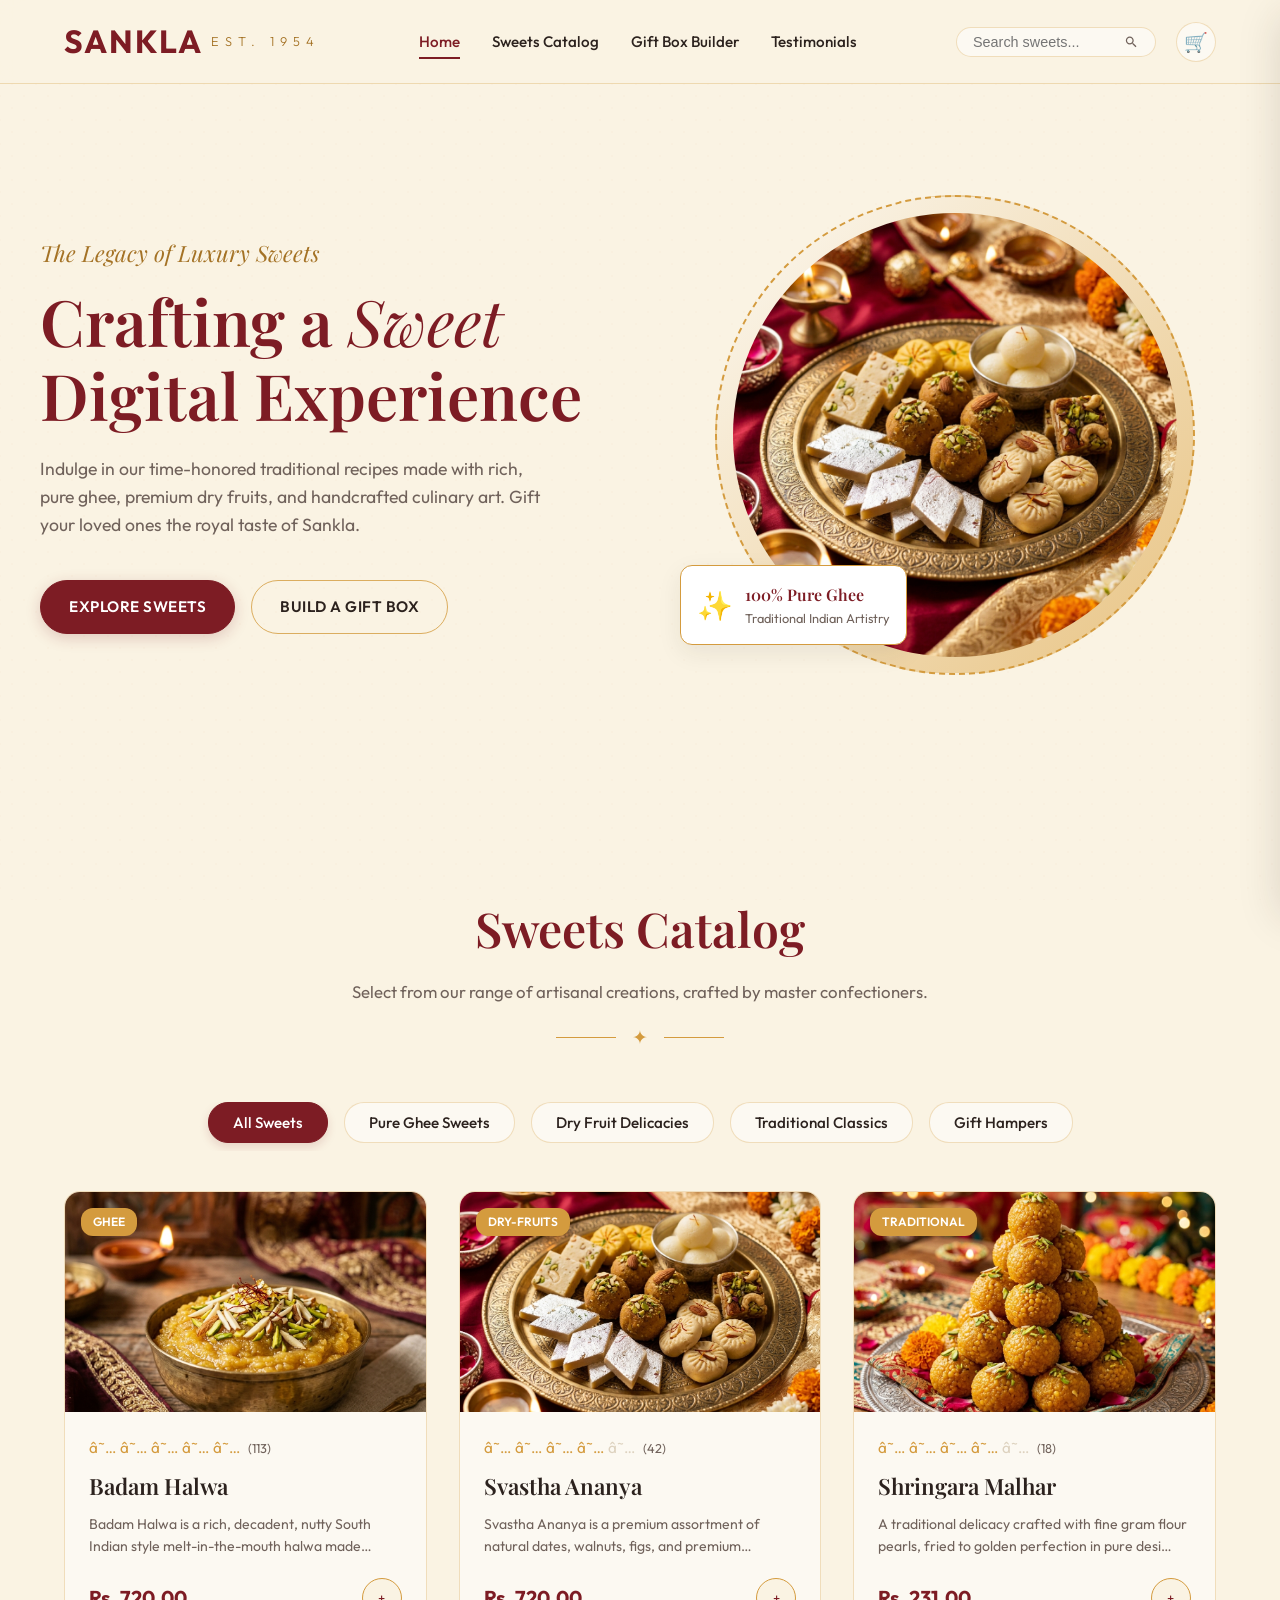
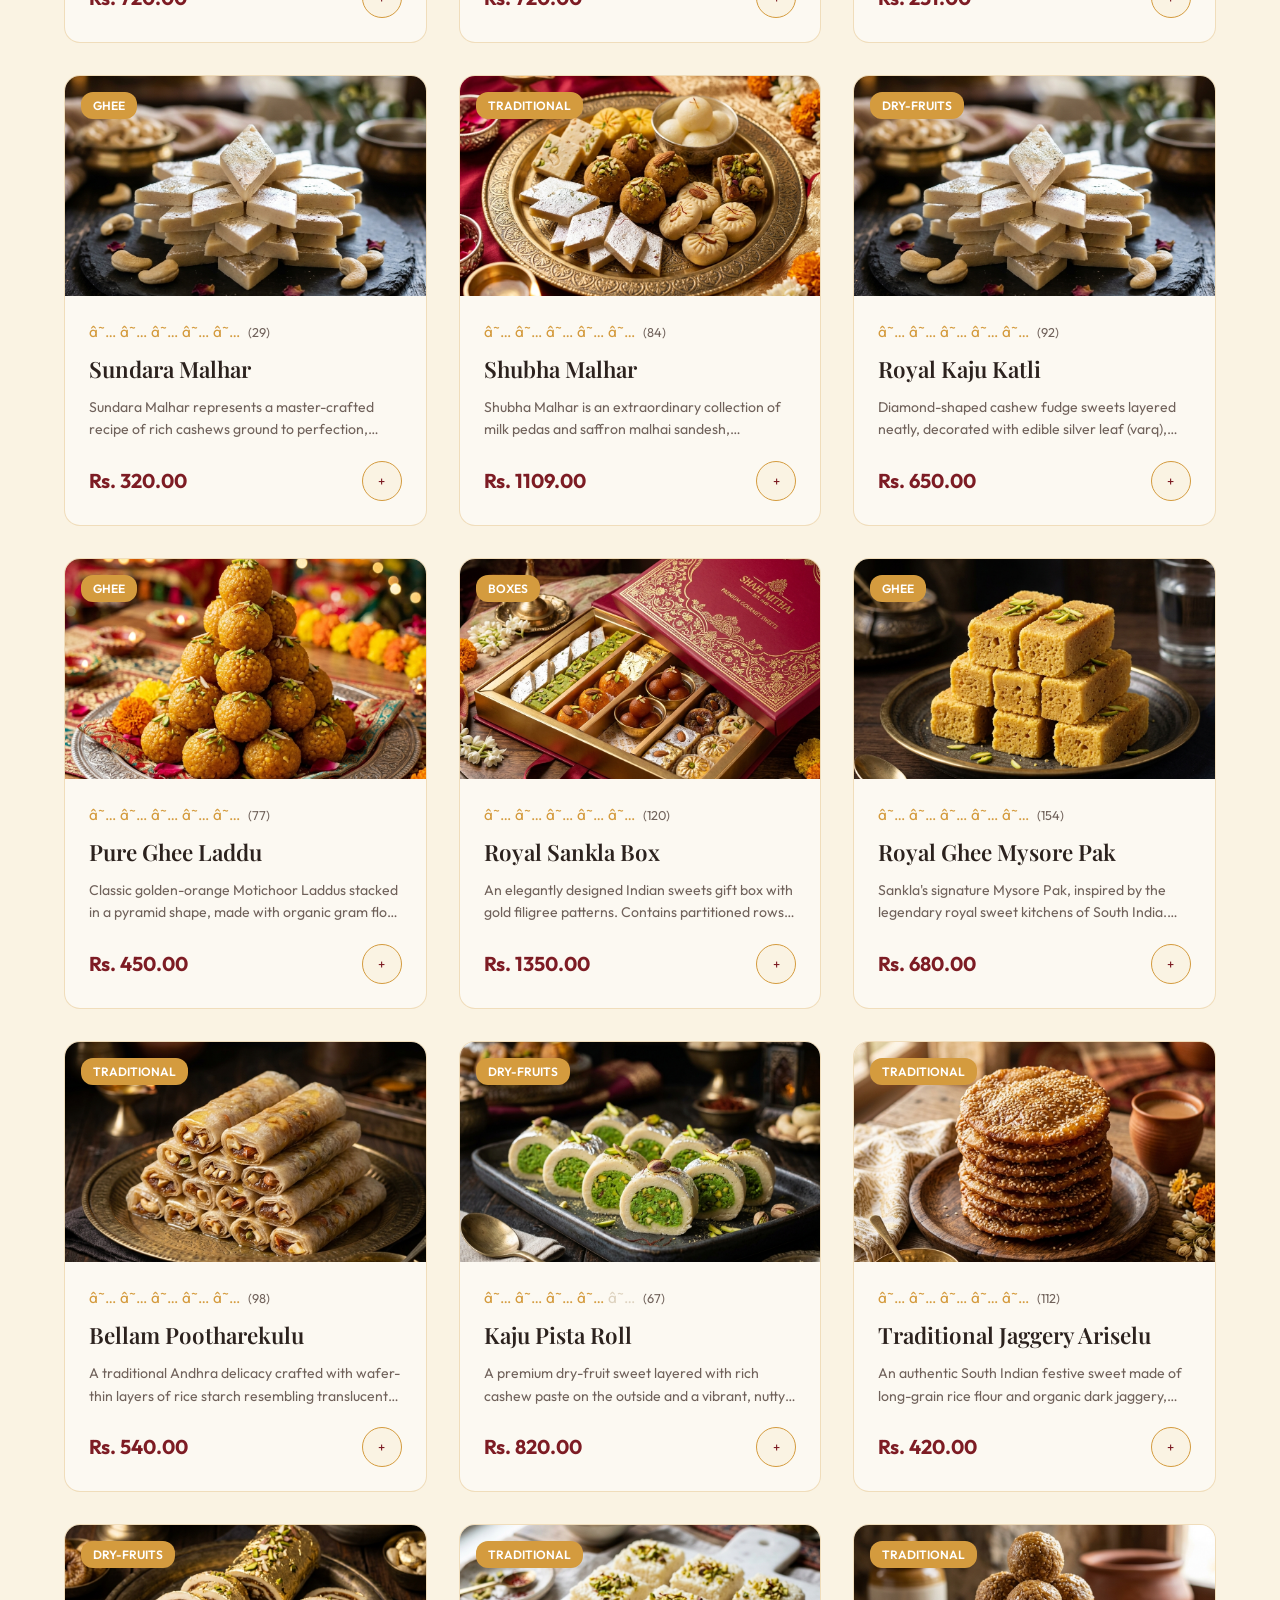
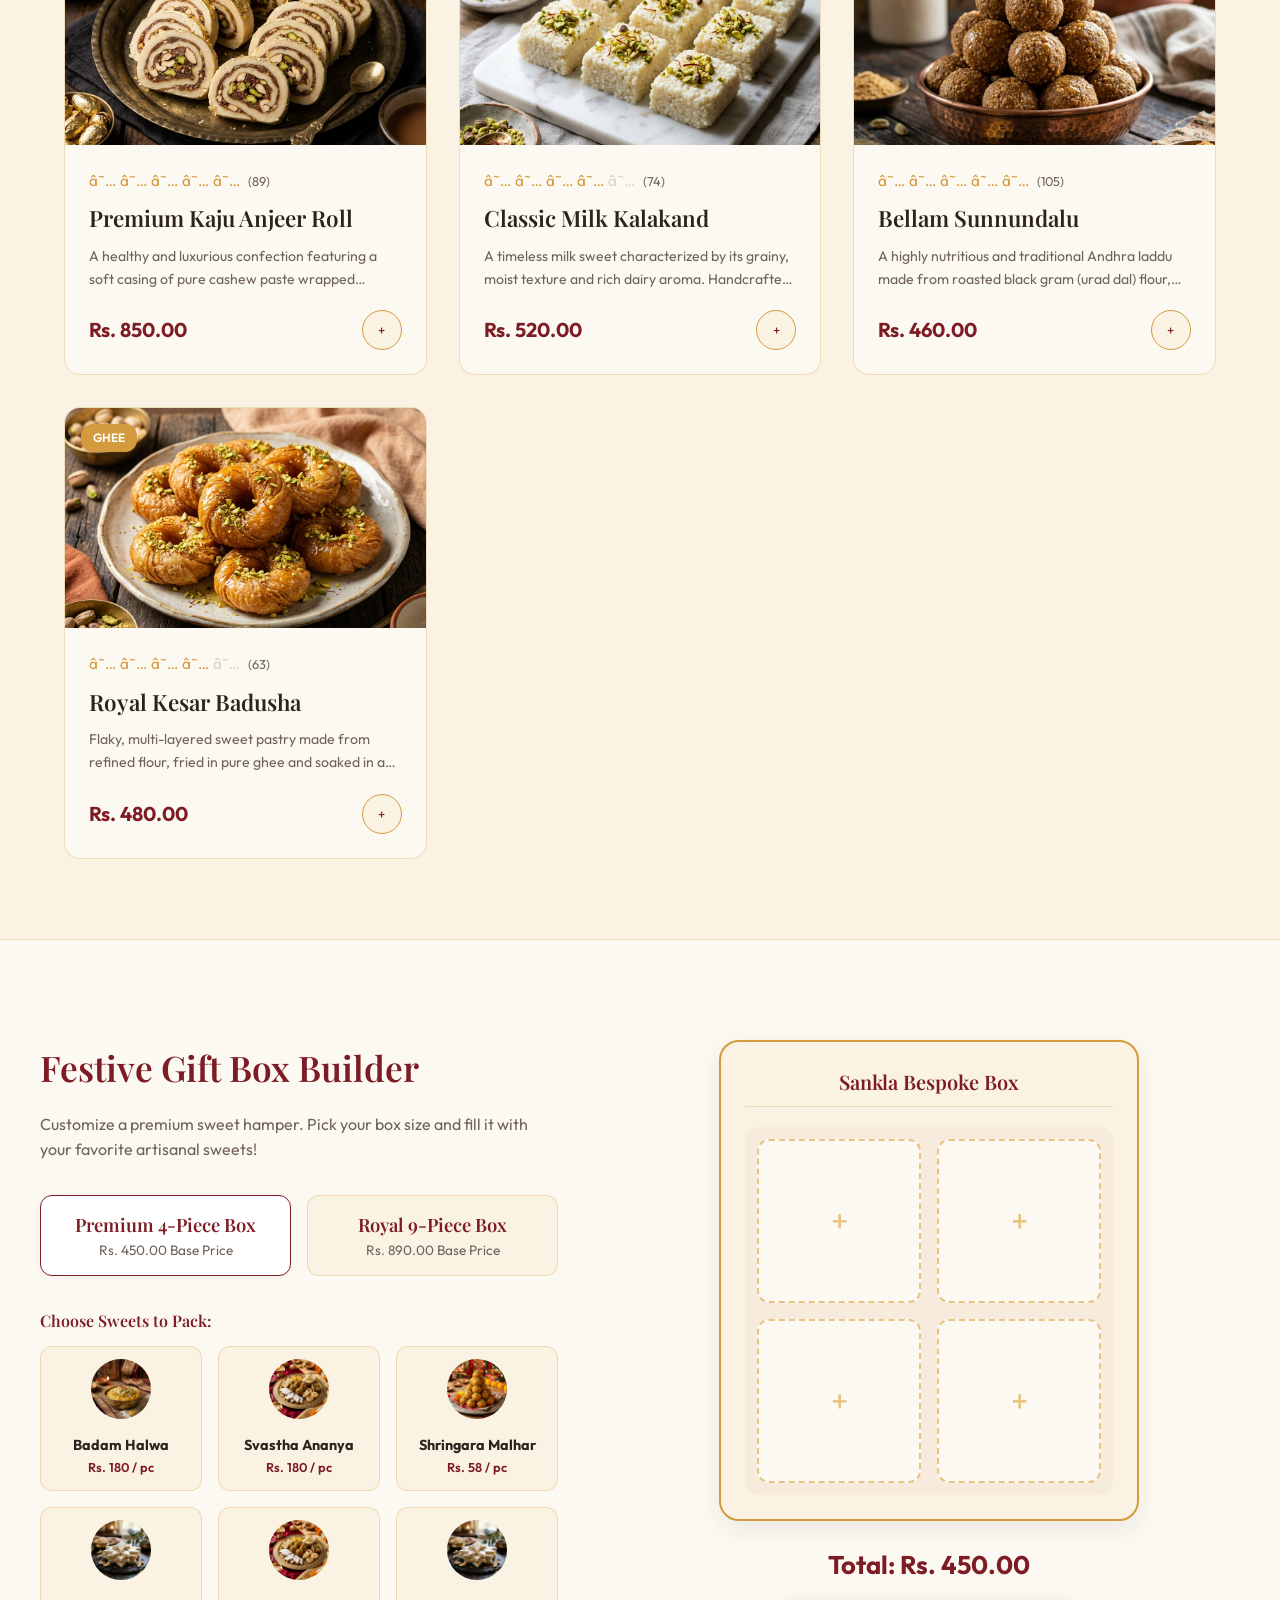
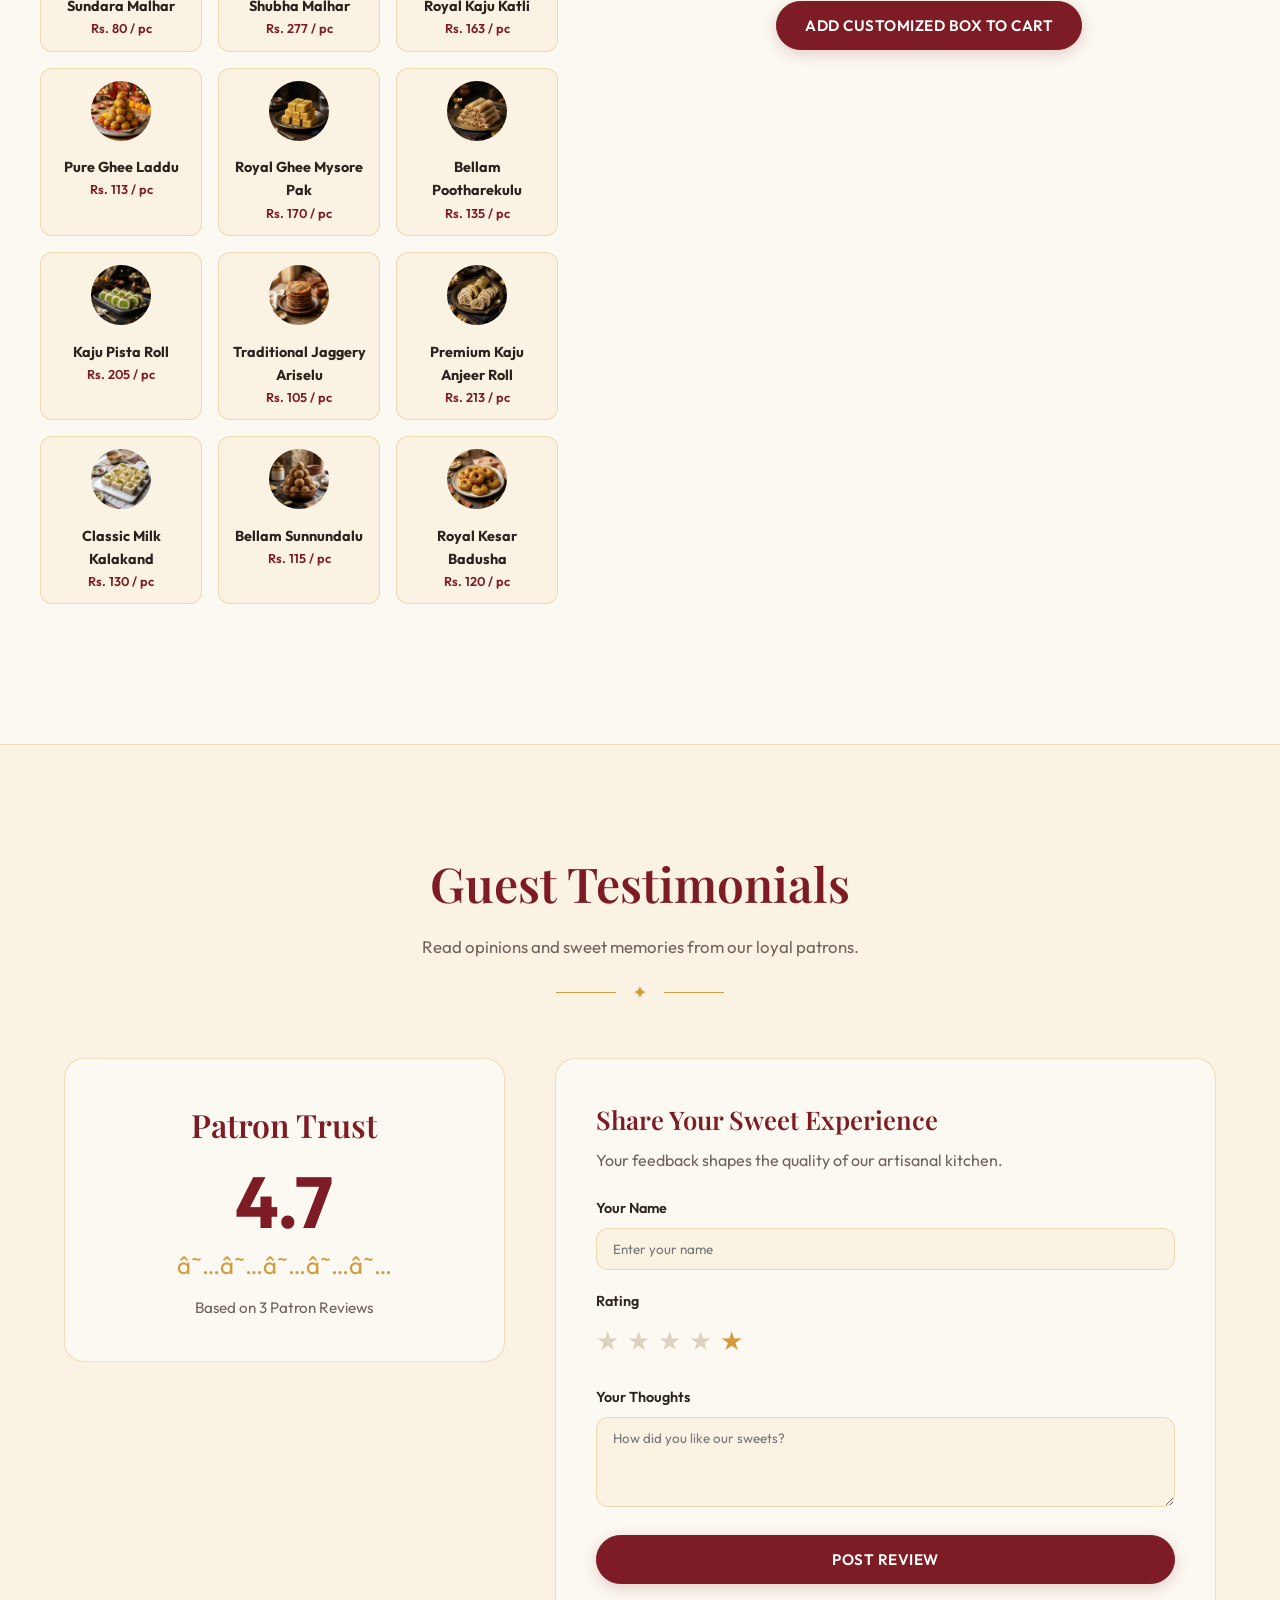
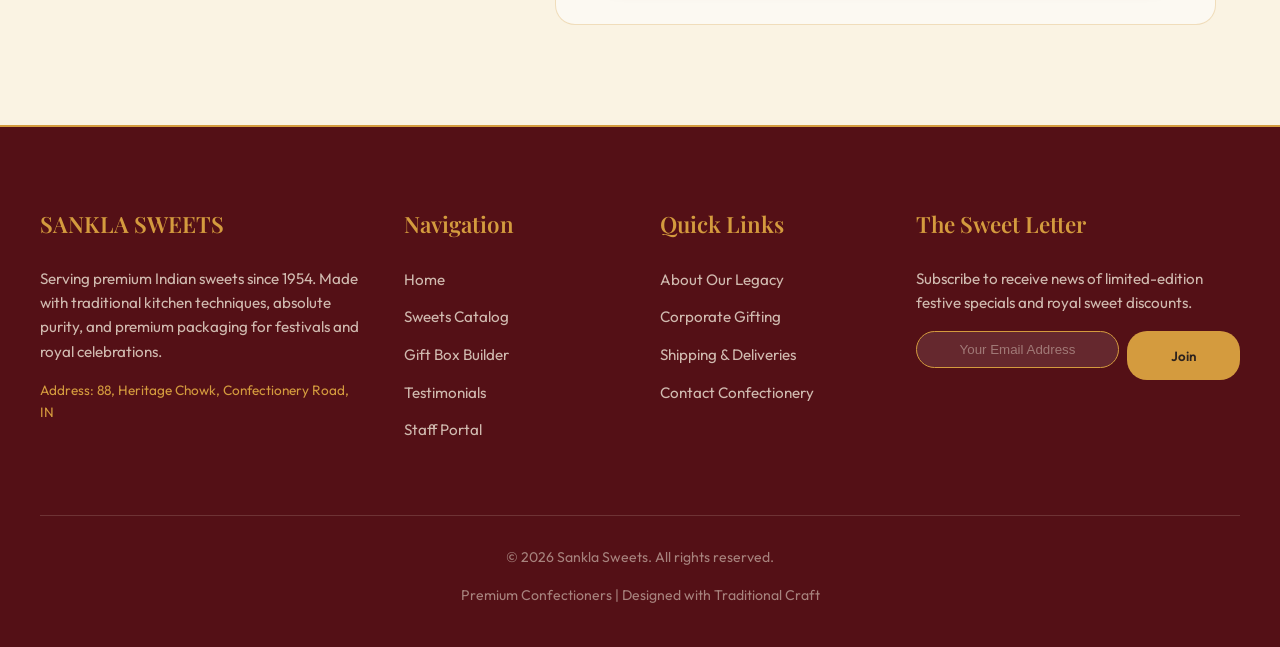
==== commit b306d865: "feat: add more products, admin panel (/admin), and inventory management - Added 8 new premium sweets" ====
--- a/index.html
+++ b/index.html
@@ -6,6 +6,7 @@
   <title>Sankla | Premium Handcrafted Indian Sweets</title>
   <meta name="description" content="Discover Sankla's exquisite collection of traditional Indian sweets. Handcrafted with premium ingredients, royal recipes, and elegant presentation.">
   <link rel="stylesheet" href="style.css">
+  <link rel="icon" type="image/png" href="assets/favicon.png">
 </head>
 <body>
   
@@ -14,12 +15,26 @@
   <!-- Header Navigation -->
   <header id="main-header">
     <div class="nav-container">
+      <!-- Hamburger menu trigger for mobile -->
+      <button class="btn-icon" id="mobile-menu-trigger" aria-label="Open Menu" style="order: -1;">
+        <span>☰</span>
+      </button>
+
       <a href="#" class="brand-logo" id="nav-brand">
         SANKLA
         <span>Est. 1954</span>
       </a>
       
-      <ul class="nav-links">
+      <div class="nav-links-overlay" id="nav-overlay"></div>
+      <ul class="nav-links" id="nav-menu">
+        <button class="btn-close-menu" id="mobile-menu-close" aria-label="Close Menu">×</button>
+        <!-- Mobile specific search input -->
+        <li class="mobile-search-item">
+          <div class="search-bar mobile-only-search">
+            <input type="text" id="mobile-search-input" placeholder="Search sweets...">
+            <svg viewBox="0 0 24 24"><path d="M15.5 14h-.79l-.28-.27C15.41 12.59 16 11.11 16 9.5 16 5.91 13.09 3 9.5 3S3 5.91 3 9.5 5.91 16 9.5 16c1.61 0 3.09-.59 4.23-1.57l.27.28v.79l5 4.99L20.49 19l-4.99-5zm-6 0C7.01 14 5 11.99 5 9.5S7.01 5 9.5 5 14 7.01 14 9.5 11.99 14 9.5 14z"/></svg>
+          </div>
+        </li>
         <li><a href="#" class="active" data-section="home">Home</a></li>
         <li><a href="#catalog" data-section="catalog">Sweets Catalog</a></li>
         <li><a href="#gift-builder" data-section="builder">Gift Box Builder</a></li>
@@ -27,7 +42,7 @@
       </ul>
       
       <div class="nav-actions">
-        <div class="search-bar">
+        <div class="search-bar desktop-only-search">
           <input type="text" id="search-input" placeholder="Search sweets...">
           <svg viewBox="0 0 24 24"><path d="M15.5 14h-.79l-.28-.27C15.41 12.59 16 11.11 16 9.5 16 5.91 13.09 3 9.5 3S3 5.91 3 9.5 5.91 16 9.5 16c1.61 0 3.09-.59 4.23-1.57l.27.28v.79l5 4.99L20.49 19l-4.99-5zm-6 0C7.01 14 5 11.99 5 9.5S7.01 5 9.5 5 14 7.01 14 9.5 11.99 14 9.5 14z"/></svg>
         </div>
@@ -314,6 +329,7 @@
           <li><a href="#catalog">Sweets Catalog</a></li>
           <li><a href="#gift-builder">Gift Box Builder</a></li>
           <li><a href="#reviews">Testimonials</a></li>
+          <li><a href="admin/index.html" id="btn-admin-portal">Staff Portal</a></li>
         </ul>
       </div>
 
--- a/style.css
+++ b/style.css
@@ -1701,8 +1701,103 @@
   }
 }
 
+/* Mobile Menu & Overlay elements hidden by default on desktop */
+#mobile-menu-trigger {
+  display: none;
+}
+.btn-close-menu {
+  display: none;
+}
+.nav-links-overlay {
+  display: none;
+  position: fixed;
+  top: 0;
+  left: 0;
+  width: 100vw;
+  height: 100vh;
+  background-color: rgba(44, 34, 30, 0.4);
+  backdrop-filter: blur(4px);
+  z-index: 998;
+  opacity: 0;
+  pointer-events: none;
+  transition: opacity 0.4s ease;
+}
+.nav-links-overlay.active {
+  opacity: 1;
+  pointer-events: all;
+}
+.mobile-search-item {
+  display: none;
+  width: 100%;
+}
+.mobile-only-search {
+  width: 100% !important;
+  margin-bottom: 20px;
+}
+.desktop-only-search {
+  display: flex;
+}
+
 /* Responsive Breakpoints */
 @media (max-width: 992px) {
+  /* Header Mobile Menu adjustments */
+  #mobile-menu-trigger {
+    display: flex;
+    order: -1;
+  }
+  .btn-close-menu {
+    display: flex;
+    position: absolute;
+    top: 20px;
+    right: 20px;
+    font-size: 1.5rem;
+    color: var(--text-dark);
+    width: 36px;
+    height: 36px;
+    background: var(--bg-paper);
+    border: 1px solid var(--border-gold);
+    border-radius: 50%;
+    align-items: center;
+    justify-content: center;
+  }
+  .mobile-search-item {
+    display: block;
+  }
+  .desktop-only-search {
+    display: none !important;
+  }
+  .nav-links {
+    position: fixed;
+    top: 0;
+    left: 0;
+    width: 280px;
+    height: 100vh;
+    background-color: var(--bg-cream);
+    border-right: 2px solid var(--accent);
+    box-shadow: var(--shadow-lg);
+    z-index: 999;
+    flex-direction: column;
+    align-items: flex-start;
+    justify-content: flex-start;
+    padding: 80px 24px;
+    gap: 20px;
+    transform: translateX(-100%);
+    transition: var(--transition-smooth);
+  }
+  .nav-links.active {
+    transform: translateX(0);
+  }
+  .nav-links a {
+    font-size: 1.15rem;
+    width: 100%;
+    border-bottom: 1px solid var(--border-crimson);
+    padding-bottom: 12px;
+  }
+  .nav-links a::after {
+    display: none;
+  }
+
+  /* Hero adjustments */
   .hero-container {
     grid-template-columns: 1fr;
     text-align: center;
@@ -1720,11 +1815,14 @@
     width: 380px;
     height: 380px;
   }
+
+  /* Builder and detail modal elements */
   .builder-container {
     grid-template-columns: 1fr;
   }
   .detail-layout {
     grid-template-columns: 1fr;
+    gap: 32px;
   }
   .reviews-container {
     grid-template-columns: 1fr;
@@ -1735,15 +1833,182 @@
 }
 
 @media (max-width: 600px) {
+  /* Brand visual logo header */
+  .brand-logo {
+    font-size: 1.6rem;
+  }
+  .brand-logo span {
+    font-size: 0.65rem;
+    letter-spacing: 4px;
+  }
+
+  /* Hero text content */
   .hero-title {
-    font-size: 2.8rem;
+    font-size: 2.5rem;
   }
   .hero-image-wrapper {
-    width: 290px;
-    height: 290px;
-  }
+    width: 280px;
+    height: 280px;
+  }
+  .hero-badge {
+    bottom: 10px;
+    left: -10px;
+    padding: 10px;
+  }
+
+  /* 2-Column Responsive E-Commerce Grid on Mobile */
+  .products-grid {
+    grid-template-columns: repeat(2, 1fr) !important;
+    gap: 16px !important;
+  }
+  .product-card {
+    border-radius: 12px;
+  }
+  .product-img-container {
+    height: 150px;
+  }
+  .product-body {
+    padding: 12px;
+  }
+  .product-title {
+    font-size: 1.05rem;
+    margin-bottom: 4px;
+    line-height: 1.2;
+  }
+  .product-desc {
+    display: none; /* Hide product summaries in catalog for vertical space */
+  }
+  .product-price {
+    font-size: 1.05rem;
+  }
+  .btn-add-cart {
+    width: 32px;
+    height: 32px;
+    font-size: 0.9rem;
+  }
+
+  /* Gift Box Customizer elements stack and sizing */
+  .builder-sweets-list {
+    grid-template-columns: repeat(auto-fill, minmax(90px, 1fr));
+    gap: 10px;
+  }
+  .builder-sweet-item {
+    padding: 8px;
+    border-radius: 8px;
+  }
+  .builder-sweet-item img {
+    width: 44px;
+    height: 44px;
+    margin-bottom: 4px;
+  }
+  .builder-sweet-item h5 {
+    font-size: 0.78rem;
+  }
+  .builder-sweet-item p {
+    font-size: 0.72rem;
+  }
+  .box-packaging-visual {
+    padding: 16px;
+    border-radius: 12px;
+  }
+  .box-grid {
+    gap: 8px;
+    padding: 8px;
+    border-radius: 8px;
+  }
+  .box-compartment .item-name {
+    font-size: 0.65rem;
+    line-height: 1.1;
+  }
+  .box-compartment img {
+    width: 70%;
+    height: 50%;
+  }
+
+  /* Detailed Drawer Modal - Fullscreen slide up with bottom-sticky action box */
+  .detail-container {
+    width: 100%;
+    height: 100vh;
+    border-radius: 0;
+    border: none;
+    transform: translateY(100%);
+  }
+  .detail-modal.active .detail-container {
+    transform: translateY(0);
+  }
+  .btn-close-modal {
+    top: 16px;
+    right: 16px;
+    width: 36px;
+    height: 36px;
+    background-color: var(--bg-white);
+  }
+  .detail-scroll-wrapper {
+    padding: 24px 16px 100px; /* Padding bottom allows clean scrolling above sticky drawer */
+  }
+  .detail-title {
+    font-size: 2.2rem;
+  }
+  .detail-desc-box {
+    padding: 20px 0;
+  }
+  .detail-image-showcase {
+    aspect-ratio: 1.2;
+    padding: 12px;
+    border-radius: 12px;
+  }
+  .detail-image-showcase img {
+    width: 80%;
+    height: 80%;
+  }
+  
+  /* Sticky buy box fixed at the bottom viewport on mobile */
+  .detail-buy-box {
+    position: fixed;
+    bottom: 0;
+    left: 0;
+    width: 100%;
+    border-radius: 16px 16px 0 0;
+    border: none;
+    border-top: 1px solid var(--accent);
+    box-shadow: 0 -8px 24px rgba(44, 34, 30, 0.12);
+    z-index: 50;
+    padding: 16px 20px;
+    display: flex;
+    justify-content: space-between;
+    align-items: center;
+    background-color: var(--bg-paper);
+  }
+  .qty-selector {
+    margin-bottom: 0;
+    gap: 8px;
+  }
+  #detail-add-to-cart-btn {
+    width: auto !important;
+    flex-grow: 1;
+    margin-left: 16px;
+    padding: 12px 20px;
+  }
+
+  /* Footer stack and layout centers */
   .footer-container {
     grid-template-columns: 1fr;
+    text-align: center;
+    gap: 32px;
+  }
+  .newsletter-form {
+    flex-direction: column;
+    border-radius: 12px;
+    overflow: hidden;
+  }
+  .newsletter-form input {
+    border-radius: 20px;
+    margin-bottom: 12px;
+    text-align: center;
+  }
+  .newsletter-form button {
+    border-radius: 20px;
+    width: 100%;
   }
   .footer-bottom {
     flex-direction: column;
@@ -1753,10 +2018,410 @@
   .cart-drawer {
     width: 100%;
   }
-  .detail-scroll-wrapper {
+    flex-direction: column;
+    border-radius: 12px;
+    overflow: hidden;
+  }
+  .newsletter-form input {
+    border-radius: 20px;
+    margin-bottom: 12px;
+    text-align: center;
+  }
+  .newsletter-form button {
+    border-radius: 20px;
+    width: 100%;
+  }
+  .footer-bottom {
+    flex-direction: column;
+    gap: 16px;
+    text-align: center;
+  }
+  .cart-drawer {
+    width: 100%;
+  }
+}
+
+/* ==========================================================================
+   Admin Portal Styles
+   ========================================================================== */
+.admin-modal {
+  position: fixed;
+  top: 0;
+  left: 0;
+  width: 100%;
+  height: 100%;
+  z-index: 10001;
+  display: none;
+  align-items: center;
+  justify-content: center;
+  padding: 24px;
+}
+
+.admin-modal.active {
+  display: flex;
+}
+
+.admin-backdrop {
+  position: absolute;
+  top: 0;
+  left: 0;
+  width: 100%;
+  height: 100%;
+  background-color: rgba(44, 34, 30, 0.6);
+  backdrop-filter: blur(5px);
+}
+
+.admin-container {
+  background-color: var(--bg-cream);
+  border: 2px solid var(--accent);
+  border-radius: 20px;
+  max-width: 1100px;
+  width: 100%;
+  max-height: 90vh;
+  overflow: hidden;
+  display: flex;
+  flex-direction: column;
+  position: relative;
+  z-index: 1;
+  box-shadow: var(--shadow-lg);
+  animation: popIn 0.4s cubic-bezier(0.16, 1, 0.3, 1);
+}
+
+.admin-login-card {
+  max-width: 400px;
+  width: 100%;
+  margin: 60px auto;
+  padding: 40px;
+  background-color: var(--bg-paper);
+  border-radius: 16px;
+  box-shadow: var(--shadow-md);
+  text-align: center;
+  border: 1px solid var(--border-gold);
+  z-index: 2;
+  animation: fadeInUp 0.5s ease-out;
+}
+
+.admin-login-card h2 {
+  font-size: 2.2rem;
+  color: var(--primary);
+  margin-bottom: 8px;
+}
+
+.admin-dashboard-layout {
+  display: flex;
+  height: 85vh;
+  width: 100%;
+}
+
+.admin-sidebar {
+  width: 250px;
+  background-color: var(--primary-dark);
+  color: var(--text-light);
+  display: flex;
+  flex-direction: column;
+  padding: 32px 20px;
+  border-right: 2px solid var(--accent);
+}
+
+.admin-sidebar-header {
+  margin-bottom: 40px;
+}
+
+.admin-sidebar-header h3 {
+  font-size: 1.5rem;
+  color: var(--accent-light);
+  margin-bottom: 4px;
+}
+
+.badge-status {
+  background-color: #2b8a3e;
+  color: #fff;
+  font-size: 0.7rem;
+  font-weight: 700;
+  padding: 2px 8px;
+  border-radius: 10px;
+  text-transform: uppercase;
+  letter-spacing: 0.5px;
+}
+
+.admin-sidebar-nav {
+  display: flex;
+  flex-direction: column;
+  gap: 8px;
+}
+
+.sidebar-tab-btn {
+  display: flex;
+  align-items: center;
+  gap: 12px;
+  width: 100%;
+  padding: 12px 16px;
+  text-align: left;
+  color: rgba(250, 243, 227, 0.75);
+  font-size: 0.95rem;
+  border-radius: 8px;
+  font-weight: 500;
+  transition: var(--transition-fast);
+}
+
+.sidebar-tab-btn:hover {
+  background-color: rgba(255, 255, 255, 0.05);
+  color: var(--text-light);
+}
+
+.sidebar-tab-btn.active {
+  background-color: var(--primary);
+  color: var(--text-light);
+  box-shadow: 0 4px 10px rgba(0, 0, 0, 0.15);
+}
+
+.btn-admin-logout {
+  margin-top: auto;
+  display: block;
+  width: 100%;
+  padding: 12px;
+  text-align: center;
+  background-color: rgba(255, 255, 255, 0.08);
+  border: 1px solid rgba(255, 255, 255, 0.15);
+  color: var(--text-light);
+  border-radius: 8px;
+  font-weight: 600;
+  font-size: 0.9rem;
+}
+
+.btn-admin-logout:hover {
+  background-color: #c92a2a;
+  border-color: #c92a2a;
+}
+
+.admin-main-content {
+  flex: 1;
+  padding: 40px;
+  overflow-y: auto;
+  background-color: var(--bg-cream);
+}
+
+.admin-tab-pane {
+  display: none;
+}
+
+.admin-tab-pane.active {
+  display: block;
+  animation: fadeIn 0.4s ease-out;
+}
+
+/* Stats Cards */
+.admin-stats-grid {
+  display: grid;
+  grid-template-columns: repeat(auto-fit, minmax(200px, 1fr));
+  gap: 20px;
+  margin-bottom: 24px;
+}
+
+.stats-card {
+  background-color: var(--bg-paper);
+  border: 1px solid var(--border-gold);
+  border-radius: 12px;
+  padding: 24px;
+  box-shadow: var(--shadow-sm);
+  display: flex;
+  flex-direction: column;
+  gap: 8px;
+}
+
+.stats-title {
+  font-size: 0.85rem;
+  text-transform: uppercase;
+  letter-spacing: 1px;
+  color: var(--text-muted);
+  font-weight: 600;
+}
+
+.stats-value {
+  font-size: 2rem;
+  font-weight: 700;
+  color: var(--primary);
+}
+
+.stats-footer {
+  font-size: 0.75rem;
+  color: var(--text-muted);
+  font-style: italic;
+}
+
+/* Admin Tables */
+.admin-table-wrapper {
+  overflow-x: auto;
+  border: 1px solid var(--border-gold);
+  border-radius: 12px;
+  box-shadow: var(--shadow-sm);
+  background-color: var(--bg-paper);
+}
+
+.admin-table {
+  width: 100%;
+  border-collapse: collapse;
+  text-align: left;
+  font-size: 0.9rem;
+}
+
+.admin-table th, .admin-table td {
+  padding: 14px 20px;
+  border-bottom: 1px solid var(--border-crimson);
+}
+
+.admin-table th {
+  background-color: var(--primary-dark);
+  color: var(--bg-cream);
+  font-weight: 600;
+  text-transform: uppercase;
+  font-size: 0.8rem;
+  letter-spacing: 0.5px;
+}
+
+.admin-table tr:last-child td {
+  border-bottom: none;
+}
+
+.admin-table tr:hover td {
+  background-color: rgba(212, 155, 62, 0.03);
+}
+
+.admin-table img {
+  width: 50px;
+  height: 50px;
+  object-fit: cover;
+  border-radius: 8px;
+  border: 1px solid var(--border-gold);
+}
+
+.admin-table-badge {
+  display: inline-block;
+  padding: 4px 10px;
+  border-radius: 12px;
+  font-size: 0.75rem;
+  font-weight: 700;
+  text-transform: uppercase;
+}
+
+.admin-table-badge.pending {
+  background-color: #fff3bf;
+  color: #a47225;
+}
+
+.admin-table-badge.processing {
+  background-color: #e3faf2;
+  color: #0ca678;
+}
+
+.admin-table-badge.completed {
+  background-color: #e8f5e9;
+  color: #2e7d32;
+}
+
+/* Actions buttons */
+.btn-table-action {
+  padding: 6px 12px;
+  border-radius: 6px;
+  font-size: 0.8rem;
+  font-weight: 600;
+  border: 1px solid transparent;
+}
+
+.btn-table-action.edit {
+  border-color: var(--accent);
+  color: var(--accent-dark);
+}
+
+.btn-table-action.edit:hover {
+  background-color: var(--accent);
+  color: #fff;
+}
+
+.btn-table-action.delete {
+  border-color: #ffc9c9;
+  color: #fa5252;
+}
+
+.btn-table-action.delete:hover {
+  background-color: #fa5252;
+  color: #fff;
+  border-color: #fa5252;
+}
+
+.btn-table-action.status {
+  background-color: var(--primary);
+  color: #fff;
+}
+
+.btn-table-action.status:hover {
+  background-color: var(--primary-light);
+}
+
+/* Submodal Style */
+.admin-submodal-container {
+  background-color: var(--bg-paper);
+  border: 2px solid var(--accent);
+  border-radius: 16px;
+  max-width: 560px;
+  width: 100%;
+  padding: 32px;
+  z-index: 10003;
+  position: relative;
+  box-shadow: var(--shadow-lg);
+  animation: popIn 0.3s cubic-bezier(0.16, 1, 0.3, 1);
+}
+
+.admin-form-row {
+  display: flex;
+  gap: 16px;
+}
+
+.flex-1 {
+  flex: 1;
+}
+
+/* Responsive adjustments */
+@media (max-width: 768px) {
+  .admin-dashboard-layout {
+    flex-direction: column;
+    height: auto;
+    max-height: 80vh;
+    overflow-y: auto;
+  }
+  .admin-sidebar {
+    width: 100%;
+    border-right: none;
+    border-bottom: 2px solid var(--accent);
     padding: 20px;
   }
-  .detail-title {
-    font-size: 2.2rem;
-  }
-}
+  .admin-sidebar-header {
+    margin-bottom: 16px;
+    display: flex;
+    justify-content: space-between;
+    align-items: center;
+  }
+  .admin-sidebar-nav {
+    flex-direction: row;
+    overflow-x: auto;
+    padding-bottom: 8px;
+  }
+  .sidebar-tab-btn {
+    white-space: nowrap;
+    padding: 8px 12px;
+  }
+  .btn-admin-logout {
+    margin-top: 12px;
+  }
+  .admin-main-content {
+    padding: 24px;
+  }
+  .admin-stats-grid {
+    grid-template-columns: 1fr 1fr;
+  }
+  .admin-form-row {
+    flex-direction: column;
+    gap: 0;
+  }
+}
+
